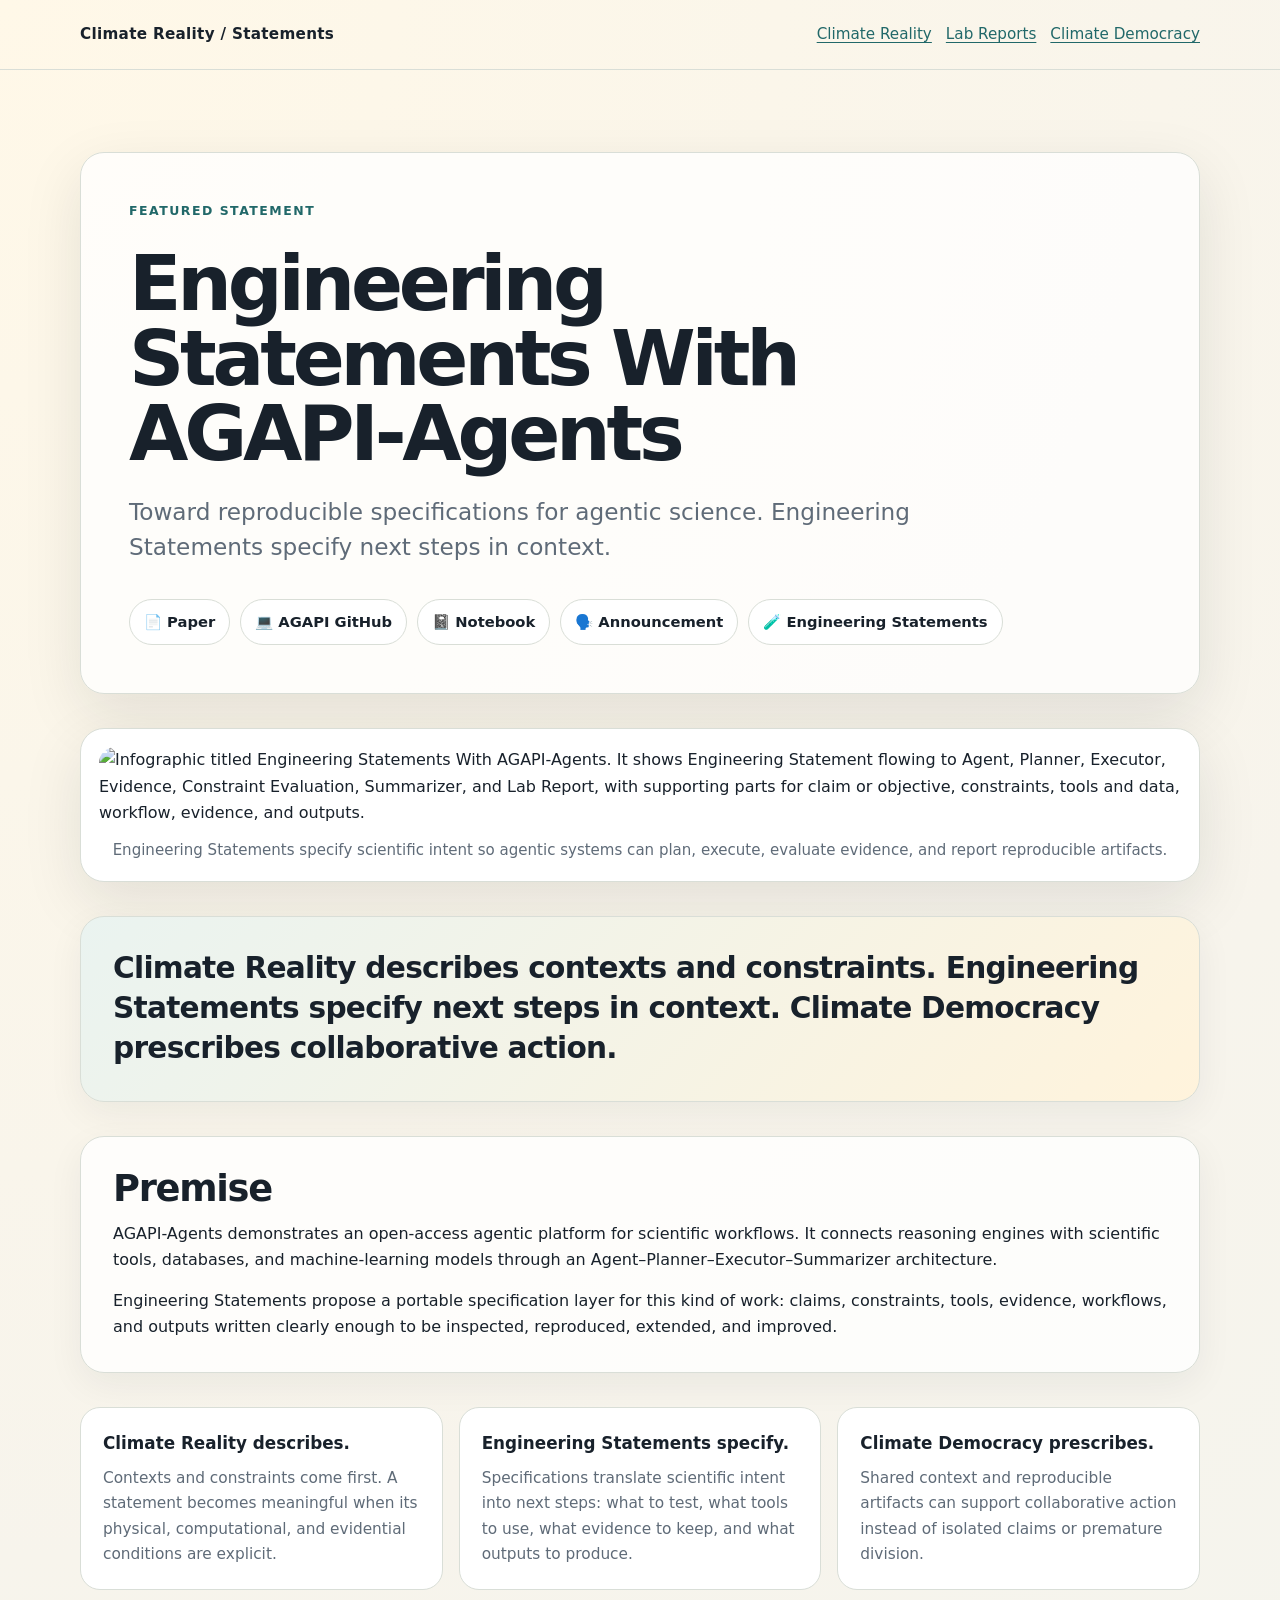
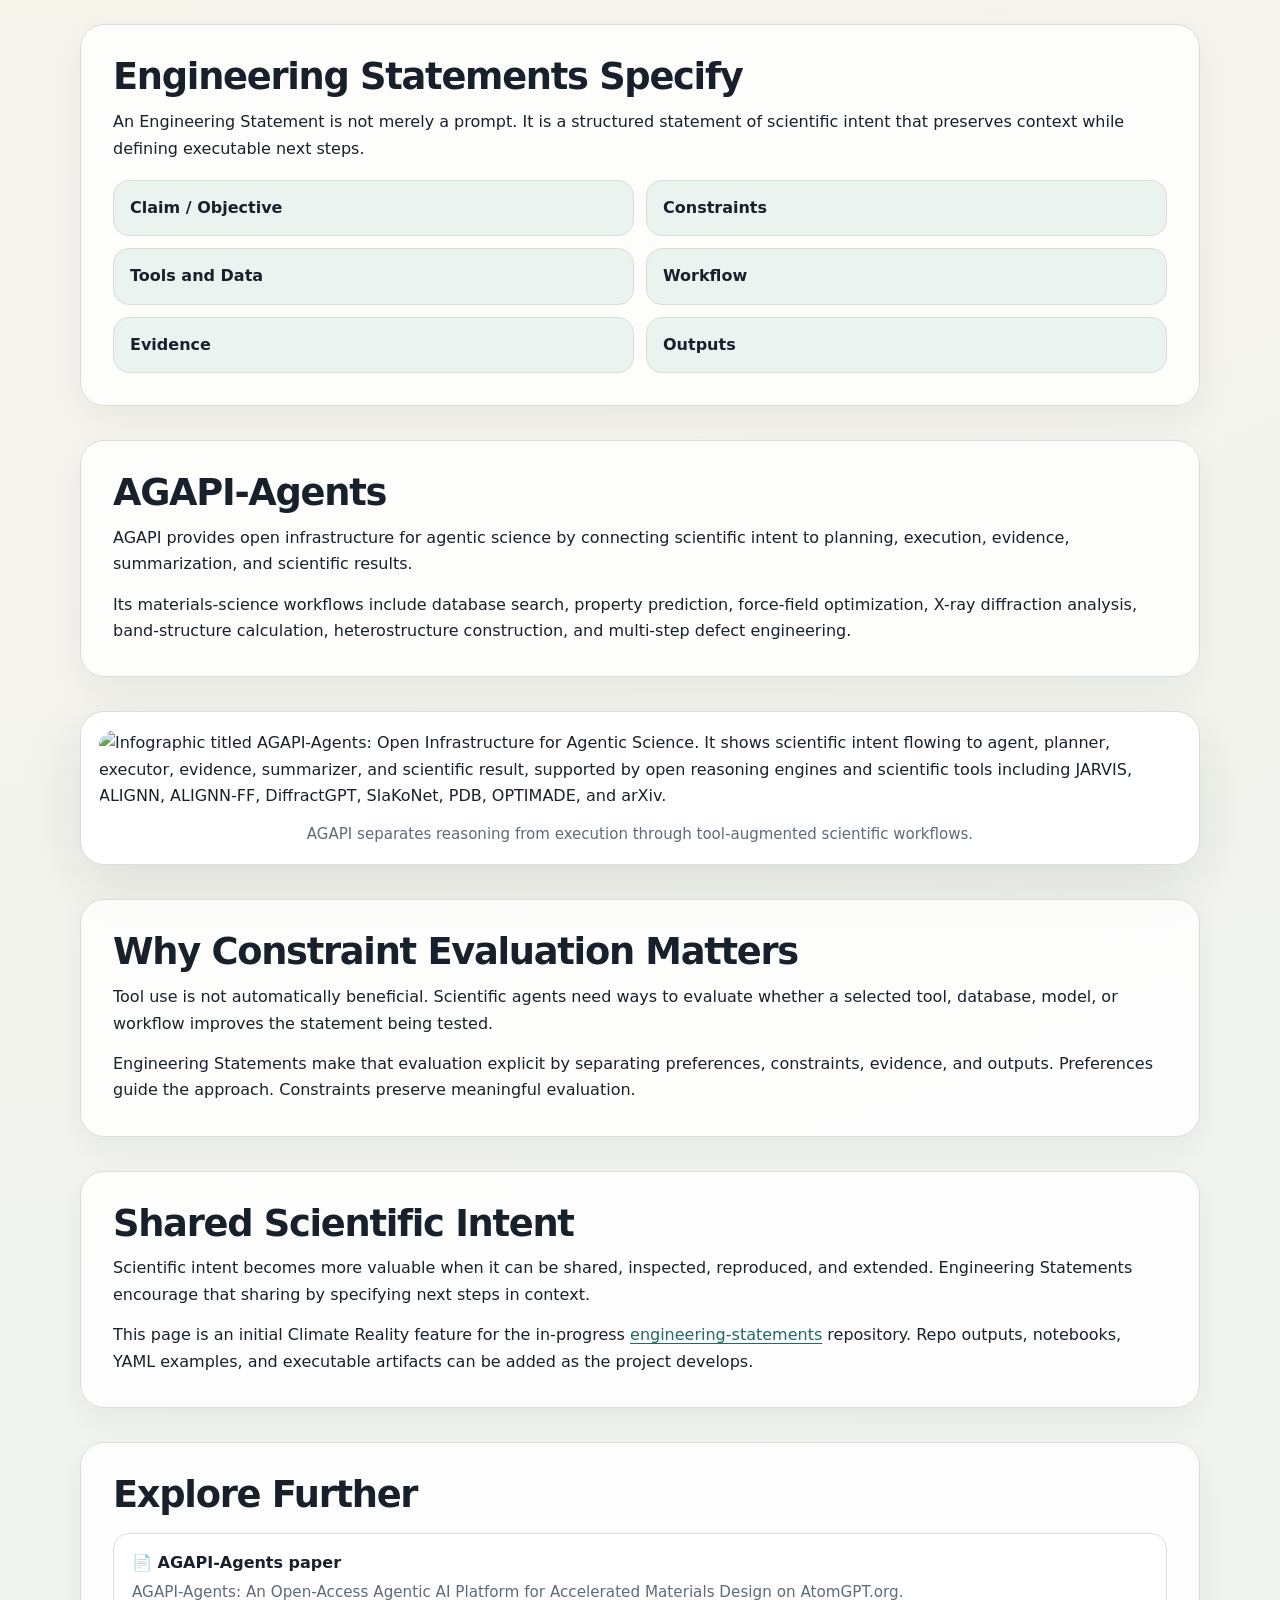
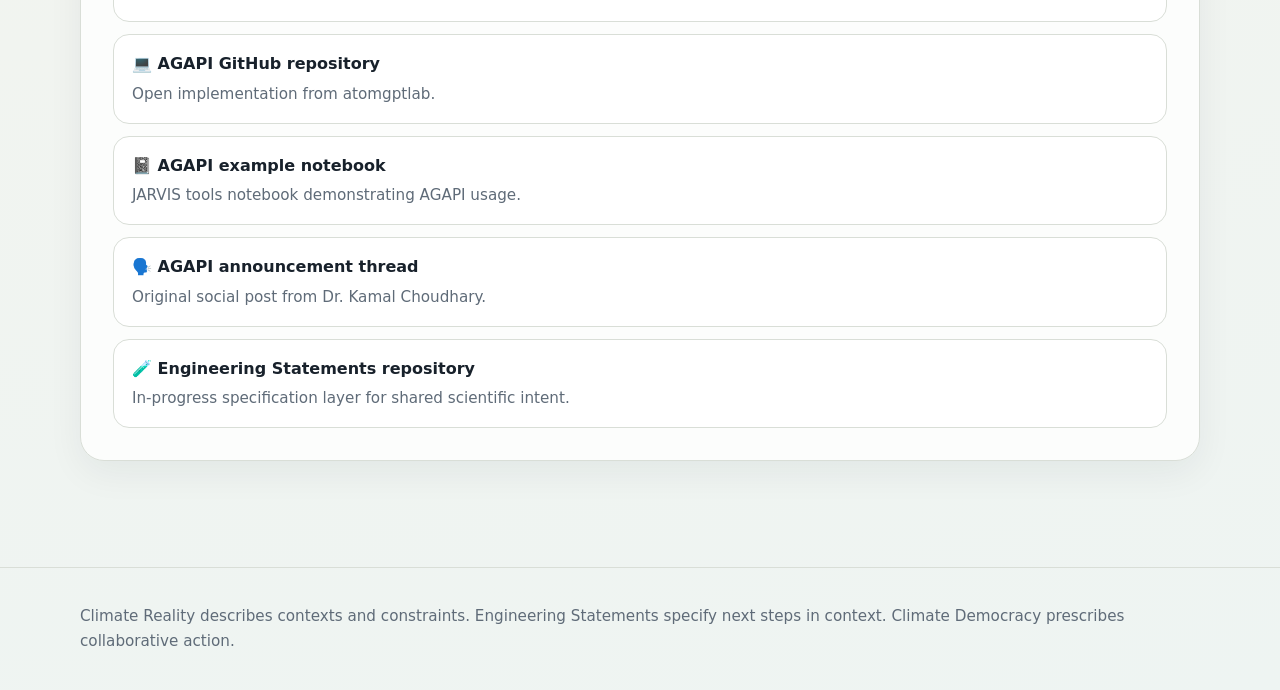
==== site/statements/index.html @ b880c9a1 "Create index.html" ====
<!doctype html>
<html lang="en">
<head>
  <meta charset="utf-8">
  <meta name="viewport" content="width=device-width, initial-scale=1">
  <title>Engineering Statements With AGAPI-Agents | Climate Reality</title>
  <meta name="description" content="Engineering Statements specify next steps in context. A Climate Reality feature on AGAPI-Agents and reproducible specifications for agentic science.">
  <style>
    :root {
      --bg: #f7f4ec;
      --paper: #ffffff;
      --ink: #18212b;
      --muted: #5f6b78;
      --line: #d9ded7;
      --accent: #216869;
      --accent-2: #d97706;
      --soft: #eaf3f0;
      --soft-2: #fff3dc;
      --shadow: 0 20px 60px rgba(24, 33, 43, 0.10);
      --radius: 24px;
    }

    * { box-sizing: border-box; }

    body {
      margin: 0;
      font-family: Inter, ui-sans-serif, system-ui, -apple-system, BlinkMacSystemFont, "Segoe UI", sans-serif;
      background: radial-gradient(circle at top left, #fff8e8 0, var(--bg) 38%, #eef4f2 100%);
      color: var(--ink);
      line-height: 1.65;
    }

    a { color: var(--accent); text-decoration-thickness: 0.08em; text-underline-offset: 0.18em; }
    a:hover { color: var(--accent-2); }

    .wrap {
      width: min(1120px, calc(100% - 32px));
      margin: 0 auto;
    }

    header {
      padding: 22px 0;
      border-bottom: 1px solid var(--line);
    }

    nav {
      display: flex;
      justify-content: space-between;
      gap: 16px;
      align-items: center;
      font-size: 0.95rem;
    }

    .brand {
      font-weight: 800;
      letter-spacing: 0.02em;
    }

    .nav-links {
      display: flex;
      gap: 14px;
      flex-wrap: wrap;
    }

    main { padding: 48px 0 72px; }

    .hero {
      display: grid;
      gap: 24px;
      padding: 48px;
      background: rgba(255,255,255,0.76);
      border: 1px solid var(--line);
      border-radius: var(--radius);
      box-shadow: var(--shadow);
    }

    .eyebrow {
      color: var(--accent);
      font-weight: 800;
      letter-spacing: 0.12em;
      text-transform: uppercase;
      font-size: 0.78rem;
    }

    h1 {
      max-width: 900px;
      margin: 0;
      font-size: clamp(2.3rem, 6vw, 5.2rem);
      line-height: 0.98;
      letter-spacing: -0.055em;
    }

    .dek {
      max-width: 820px;
      margin: 0;
      color: var(--muted);
      font-size: clamp(1.15rem, 2vw, 1.45rem);
      line-height: 1.5;
    }

    .quick-links {
      display: flex;
      flex-wrap: wrap;
      gap: 10px;
      margin-top: 10px;
    }

    .quick-links a {
      display: inline-flex;
      align-items: center;
      gap: 8px;
      padding: 10px 14px;
      border: 1px solid var(--line);
      border-radius: 999px;
      background: var(--paper);
      color: var(--ink);
      text-decoration: none;
      font-weight: 700;
      font-size: 0.92rem;
    }

    .quick-links a:hover {
      border-color: var(--accent);
      color: var(--accent);
    }

    section, figure {
      margin: 34px 0;
    }

    .card {
      padding: 32px;
      background: rgba(255,255,255,0.82);
      border: 1px solid var(--line);
      border-radius: var(--radius);
      box-shadow: 0 12px 36px rgba(24, 33, 43, 0.06);
    }

    h2 {
      margin: 0 0 12px;
      font-size: clamp(1.45rem, 3vw, 2.3rem);
      line-height: 1.08;
      letter-spacing: -0.035em;
    }

    p { margin: 0 0 14px; }
    p:last-child { margin-bottom: 0; }

    .grid {
      display: grid;
      grid-template-columns: repeat(3, 1fr);
      gap: 16px;
    }

    .mini {
      padding: 22px;
      border-radius: 20px;
      border: 1px solid var(--line);
      background: var(--paper);
    }

    .mini h3 {
      margin: 0 0 8px;
      font-size: 1.05rem;
    }

    .mini p {
      color: var(--muted);
      font-size: 0.96rem;
    }

    figure {
      padding: 18px;
      background: var(--paper);
      border: 1px solid var(--line);
      border-radius: var(--radius);
      box-shadow: var(--shadow);
    }

    figure img {
      display: block;
      width: 100%;
      height: auto;
      border-radius: 16px;
    }

    figcaption {
      margin-top: 12px;
      color: var(--muted);
      font-size: 0.94rem;
      text-align: center;
    }

    .statement-list {
      display: grid;
      grid-template-columns: repeat(2, minmax(0, 1fr));
      gap: 12px;
      padding: 0;
      margin: 18px 0 0;
      list-style: none;
    }

    .statement-list li {
      padding: 14px 16px;
      background: var(--soft);
      border: 1px solid var(--line);
      border-radius: 16px;
      font-weight: 700;
    }

    .callout {
      background: linear-gradient(135deg, var(--soft), var(--soft-2));
      border: 1px solid var(--line);
    }

    .quote {
      font-size: clamp(1.25rem, 2.5vw, 1.85rem);
      line-height: 1.35;
      letter-spacing: -0.025em;
      font-weight: 800;
    }

    .links-list {
      display: grid;
      gap: 12px;
      padding: 0;
      margin: 18px 0 0;
      list-style: none;
    }

    .links-list a {
      display: block;
      padding: 16px 18px;
      border: 1px solid var(--line);
      border-radius: 16px;
      background: var(--paper);
      text-decoration: none;
      font-weight: 800;
      color: var(--ink);
    }

    .links-list a span {
      display: block;
      margin-top: 4px;
      color: var(--muted);
      font-weight: 500;
      font-size: 0.95rem;
    }

    footer {
      padding: 36px 0;
      border-top: 1px solid var(--line);
      color: var(--muted);
      font-size: 0.95rem;
    }

    @media (max-width: 820px) {
      .hero, .card { padding: 24px; }
      .grid, .statement-list { grid-template-columns: 1fr; }
      nav { align-items: flex-start; flex-direction: column; }
    }
  </style>
</head>

<body>
  <header>
    <div class="wrap">
      <nav aria-label="Site navigation">
        <div class="brand">Climate Reality / Statements</div>
        <div class="nav-links">
          <a href="/">Climate Reality</a>
          <a href="https://labreports.app">Lab Reports</a>
          <a href="https://climatedemocracy.app">Climate Democracy</a>
        </div>
      </nav>
    </div>
  </header>

  <main class="wrap">
    <section class="hero">
      <div class="eyebrow">Featured Statement</div>

      <h1>Engineering Statements With AGAPI-Agents</h1>

      <p class="dek">
        Toward reproducible specifications for agentic science.
        Engineering Statements specify next steps in context.
      </p>

      <div class="quick-links" aria-label="Primary links">
        <a href="https://arxiv.org/abs/2512.11935">📄 Paper</a>
        <a href="https://github.com/atomgptlab/agapi">💻 AGAPI GitHub</a>
        <a href="https://github.com/atomgptlab/jarvis-tools-notebooks/blob/master/jarvis-tools-notebooks/agapi_example.ipynb">📓 Notebook</a>
        <a href="https://x.com/dr_k_choudhary/status/2000781758027968981">🗣️ Announcement</a>
        <a href="https://github.com/thinkthoughts/engineering-statements">🧪 Engineering Statements</a>
      </div>
    </section>

    <figure>
      <img
        src="engineering-statements-agapi.png"
        alt="Infographic titled Engineering Statements With AGAPI-Agents. It shows Engineering Statement flowing to Agent, Planner, Executor, Evidence, Constraint Evaluation, Summarizer, and Lab Report, with supporting parts for claim or objective, constraints, tools and data, workflow, evidence, and outputs."
      >
      <figcaption>
        Engineering Statements specify scientific intent so agentic systems can plan, execute, evaluate evidence, and report reproducible artifacts.
      </figcaption>
    </figure>

    <section class="card callout">
      <p class="quote">
        Climate Reality describes contexts and constraints.
        Engineering Statements specify next steps in context.
        Climate Democracy prescribes collaborative action.
      </p>
    </section>

    <section class="card">
      <h2>Premise</h2>
      <p>
        AGAPI-Agents demonstrates an open-access agentic platform for scientific workflows.
        It connects reasoning engines with scientific tools, databases, and machine-learning models
        through an Agent–Planner–Executor–Summarizer architecture.
      </p>
      <p>
        Engineering Statements propose a portable specification layer for this kind of work:
        claims, constraints, tools, evidence, workflows, and outputs written clearly enough
        to be inspected, reproduced, extended, and improved.
      </p>
    </section>

    <section class="grid">
      <article class="mini">
        <h3>Climate Reality describes.</h3>
        <p>
          Contexts and constraints come first. A statement becomes meaningful when its
          physical, computational, and evidential conditions are explicit.
        </p>
      </article>

      <article class="mini">
        <h3>Engineering Statements specify.</h3>
        <p>
          Specifications translate scientific intent into next steps: what to test,
          what tools to use, what evidence to keep, and what outputs to produce.
        </p>
      </article>

      <article class="mini">
        <h3>Climate Democracy prescribes.</h3>
        <p>
          Shared context and reproducible artifacts can support collaborative action
          instead of isolated claims or premature division.
        </p>
      </article>
    </section>

    <section class="card">
      <h2>Engineering Statements Specify</h2>
      <p>
        An Engineering Statement is not merely a prompt. It is a structured statement
        of scientific intent that preserves context while defining executable next steps.
      </p>

      <ul class="statement-list">
        <li>Claim / Objective</li>
        <li>Constraints</li>
        <li>Tools and Data</li>
        <li>Workflow</li>
        <li>Evidence</li>
        <li>Outputs</li>
      </ul>
    </section>

    <section class="card">
      <h2>AGAPI-Agents</h2>
      <p>
        AGAPI provides open infrastructure for agentic science by connecting scientific intent
        to planning, execution, evidence, summarization, and scientific results.
      </p>
      <p>
        Its materials-science workflows include database search, property prediction,
        force-field optimization, X-ray diffraction analysis, band-structure calculation,
        heterostructure construction, and multi-step defect engineering.
      </p>
    </section>

    <figure>
      <img
        src="agapi-agents-workflow.png"
        alt="Infographic titled AGAPI-Agents: Open Infrastructure for Agentic Science. It shows scientific intent flowing to agent, planner, executor, evidence, summarizer, and scientific result, supported by open reasoning engines and scientific tools including JARVIS, ALIGNN, ALIGNN-FF, DiffractGPT, SlaKoNet, PDB, OPTIMADE, and arXiv."
      >
      <figcaption>
        AGAPI separates reasoning from execution through tool-augmented scientific workflows.
      </figcaption>
    </figure>

    <section class="card">
      <h2>Why Constraint Evaluation Matters</h2>
      <p>
        Tool use is not automatically beneficial. Scientific agents need ways to evaluate
        whether a selected tool, database, model, or workflow improves the statement being tested.
      </p>
      <p>
        Engineering Statements make that evaluation explicit by separating preferences,
        constraints, evidence, and outputs. Preferences guide the approach. Constraints
        preserve meaningful evaluation.
      </p>
    </section>

    <section class="card">
      <h2>Shared Scientific Intent</h2>
      <p>
        Scientific intent becomes more valuable when it can be shared, inspected,
        reproduced, and extended. Engineering Statements encourage that sharing by
        specifying next steps in context.
      </p>
      <p>
        This page is an initial Climate Reality feature for the in-progress
        <a href="https://github.com/thinkthoughts/engineering-statements">engineering-statements</a>
        repository. Repo outputs, notebooks, YAML examples, and executable artifacts
        can be added as the project develops.
      </p>
    </section>

    <section class="card">
      <h2>Explore Further</h2>

      <ul class="links-list">
        <li>
          <a href="https://arxiv.org/abs/2512.11935">
            📄 AGAPI-Agents paper
            <span>AGAPI-Agents: An Open-Access Agentic AI Platform for Accelerated Materials Design on AtomGPT.org.</span>
          </a>
        </li>

        <li>
          <a href="https://github.com/atomgptlab/agapi">
            💻 AGAPI GitHub repository
            <span>Open implementation from atomgptlab.</span>
          </a>
        </li>

        <li>
          <a href="https://github.com/atomgptlab/jarvis-tools-notebooks/blob/master/jarvis-tools-notebooks/agapi_example.ipynb">
            📓 AGAPI example notebook
            <span>JARVIS tools notebook demonstrating AGAPI usage.</span>
          </a>
        </li>

        <li>
          <a href="https://x.com/dr_k_choudhary/status/2000781758027968981">
            🗣️ AGAPI announcement thread
            <span>Original social post from Dr. Kamal Choudhary.</span>
          </a>
        </li>

        <li>
          <a href="https://github.com/thinkthoughts/engineering-statements">
            🧪 Engineering Statements repository
            <span>In-progress specification layer for shared scientific intent.</span>
          </a>
        </li>
      </ul>
    </section>
  </main>

  <footer>
    <div class="wrap">
      Climate Reality describes contexts and constraints. Engineering Statements specify next steps in context. Climate Democracy prescribes collaborative action.
    </div>
  </footer>
</body>
</html>
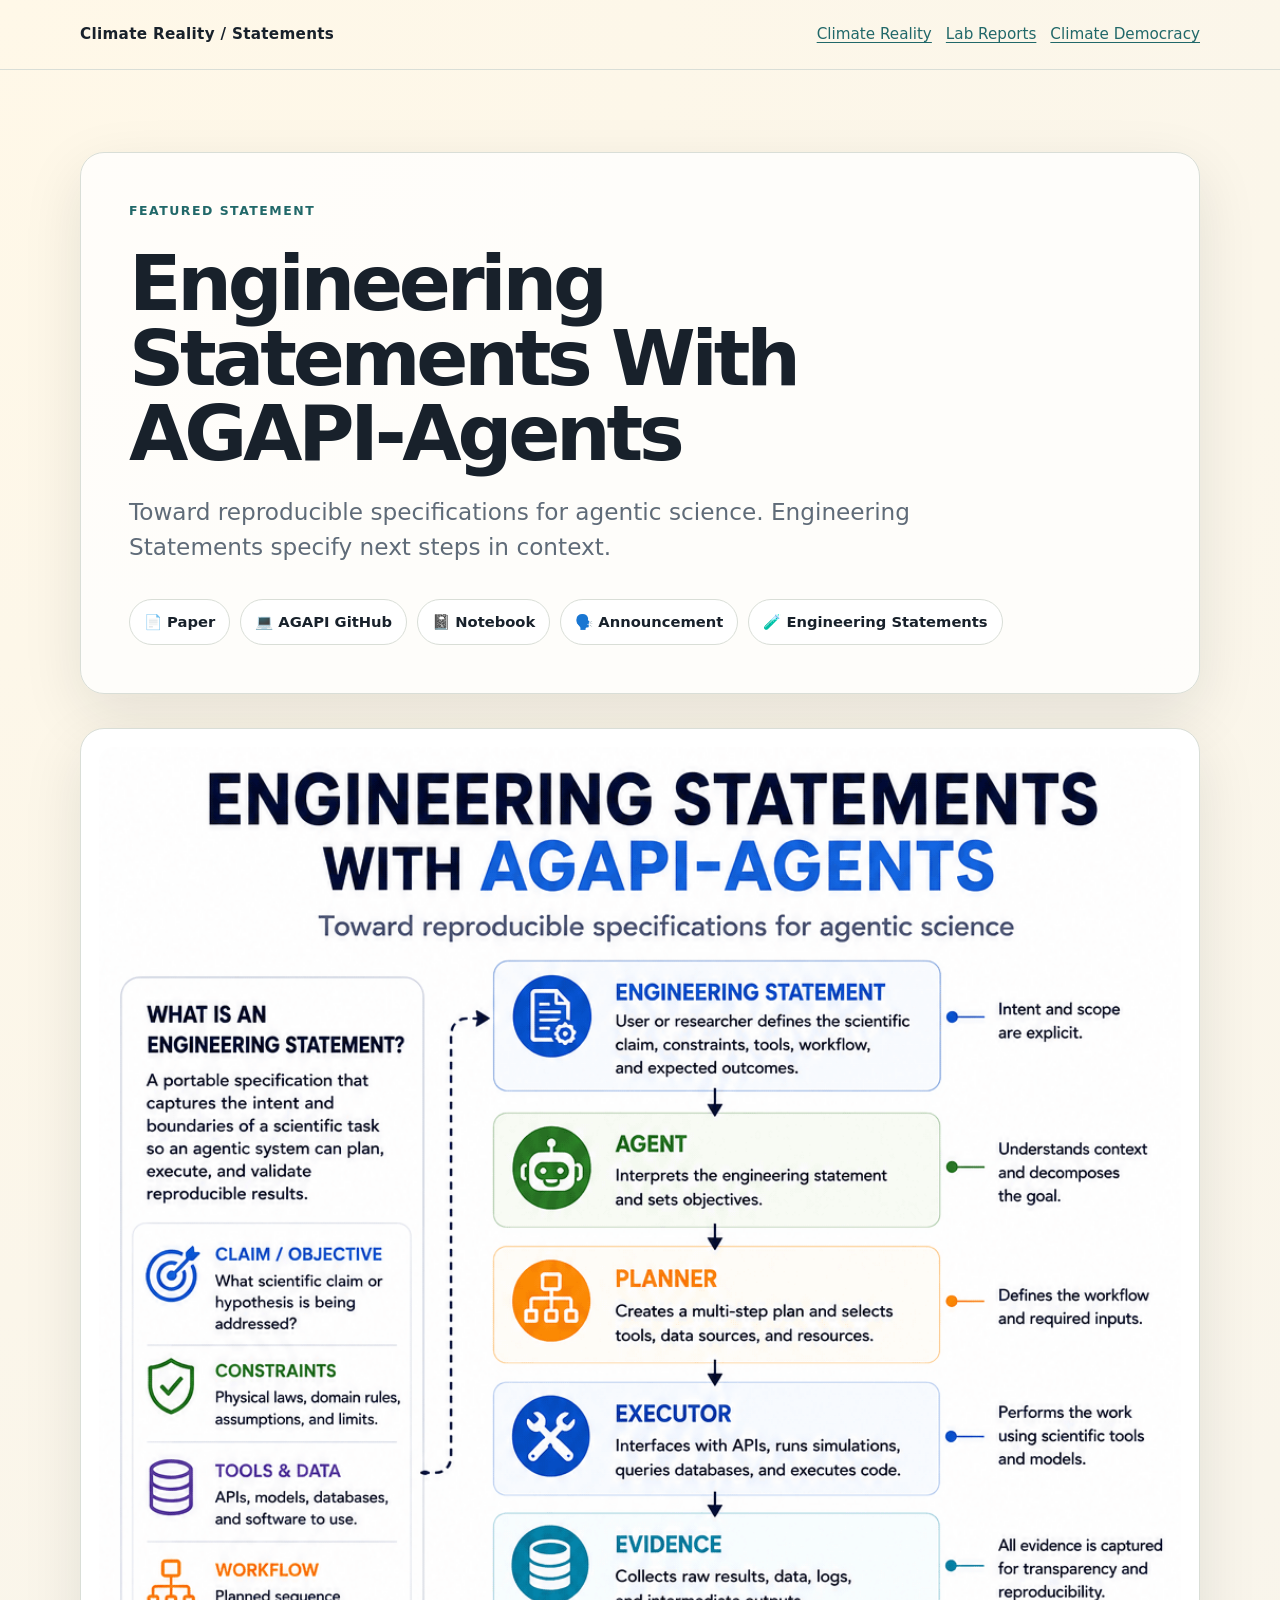
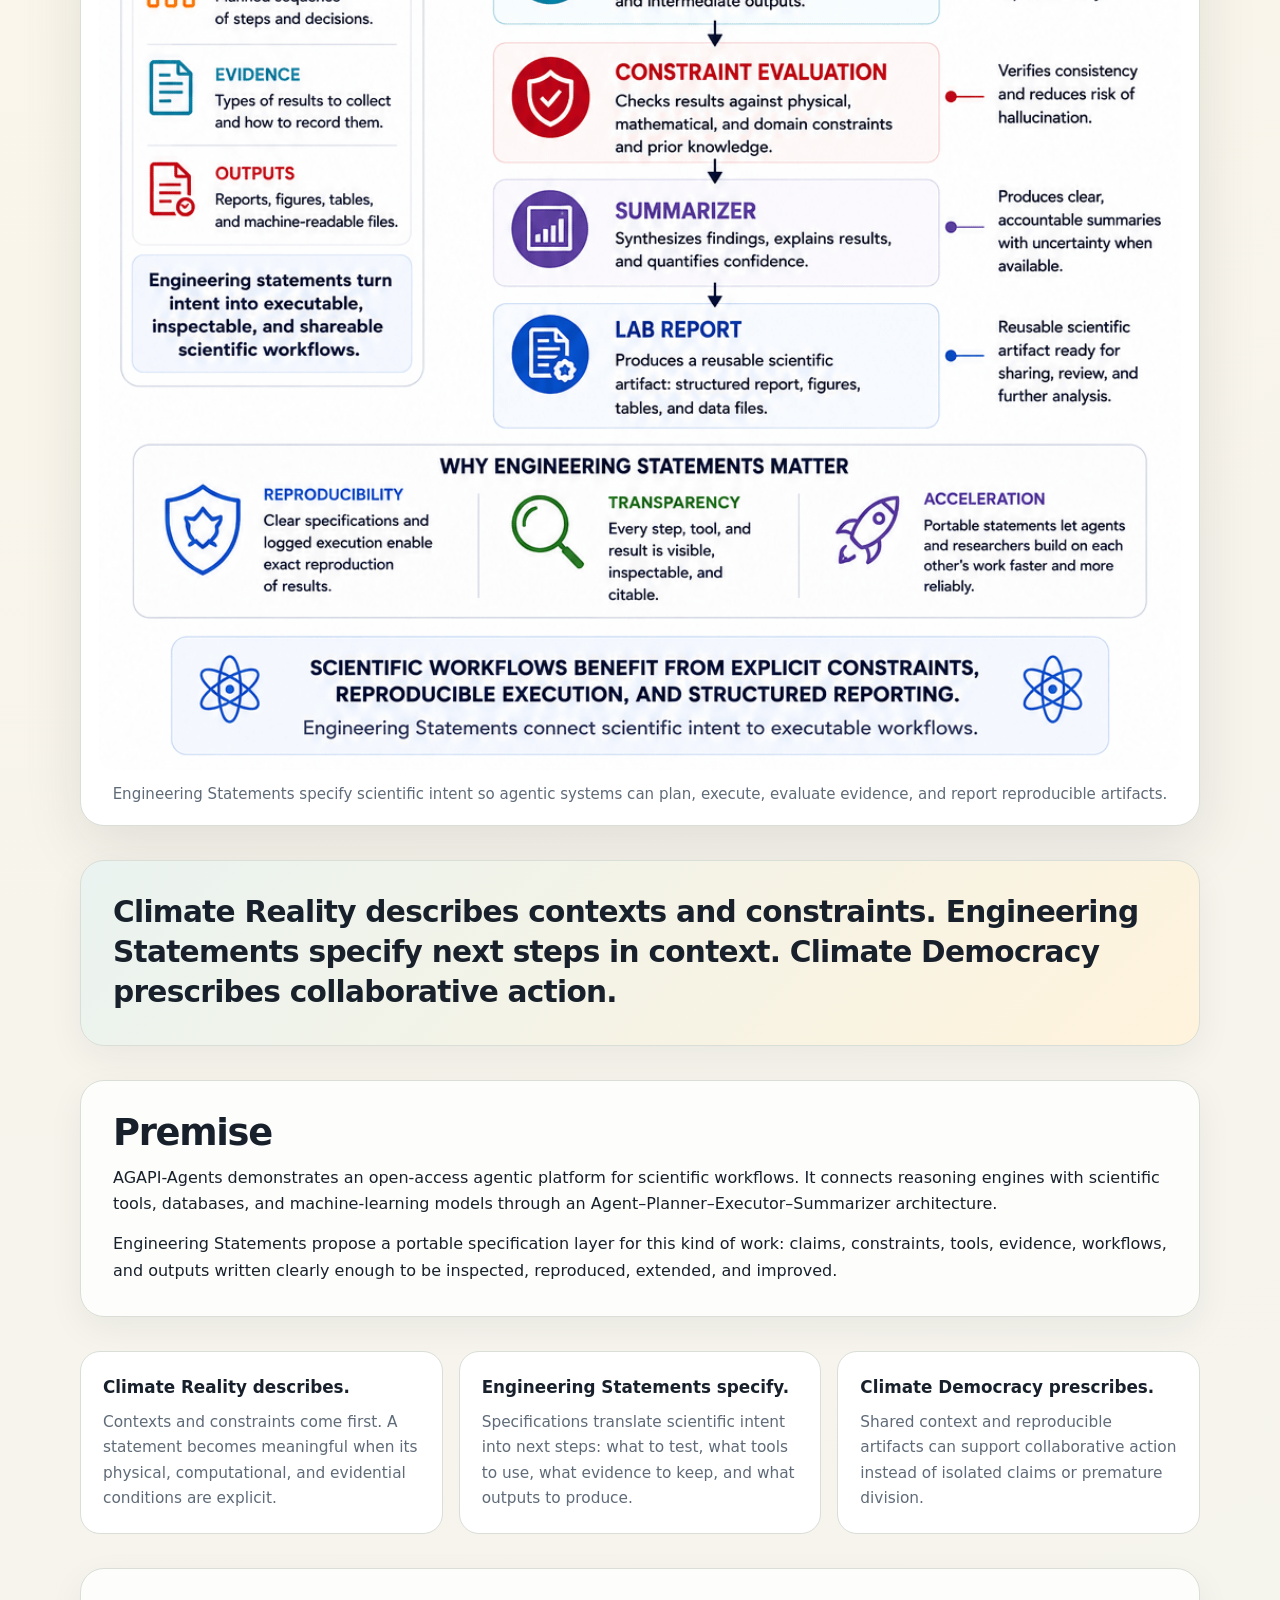
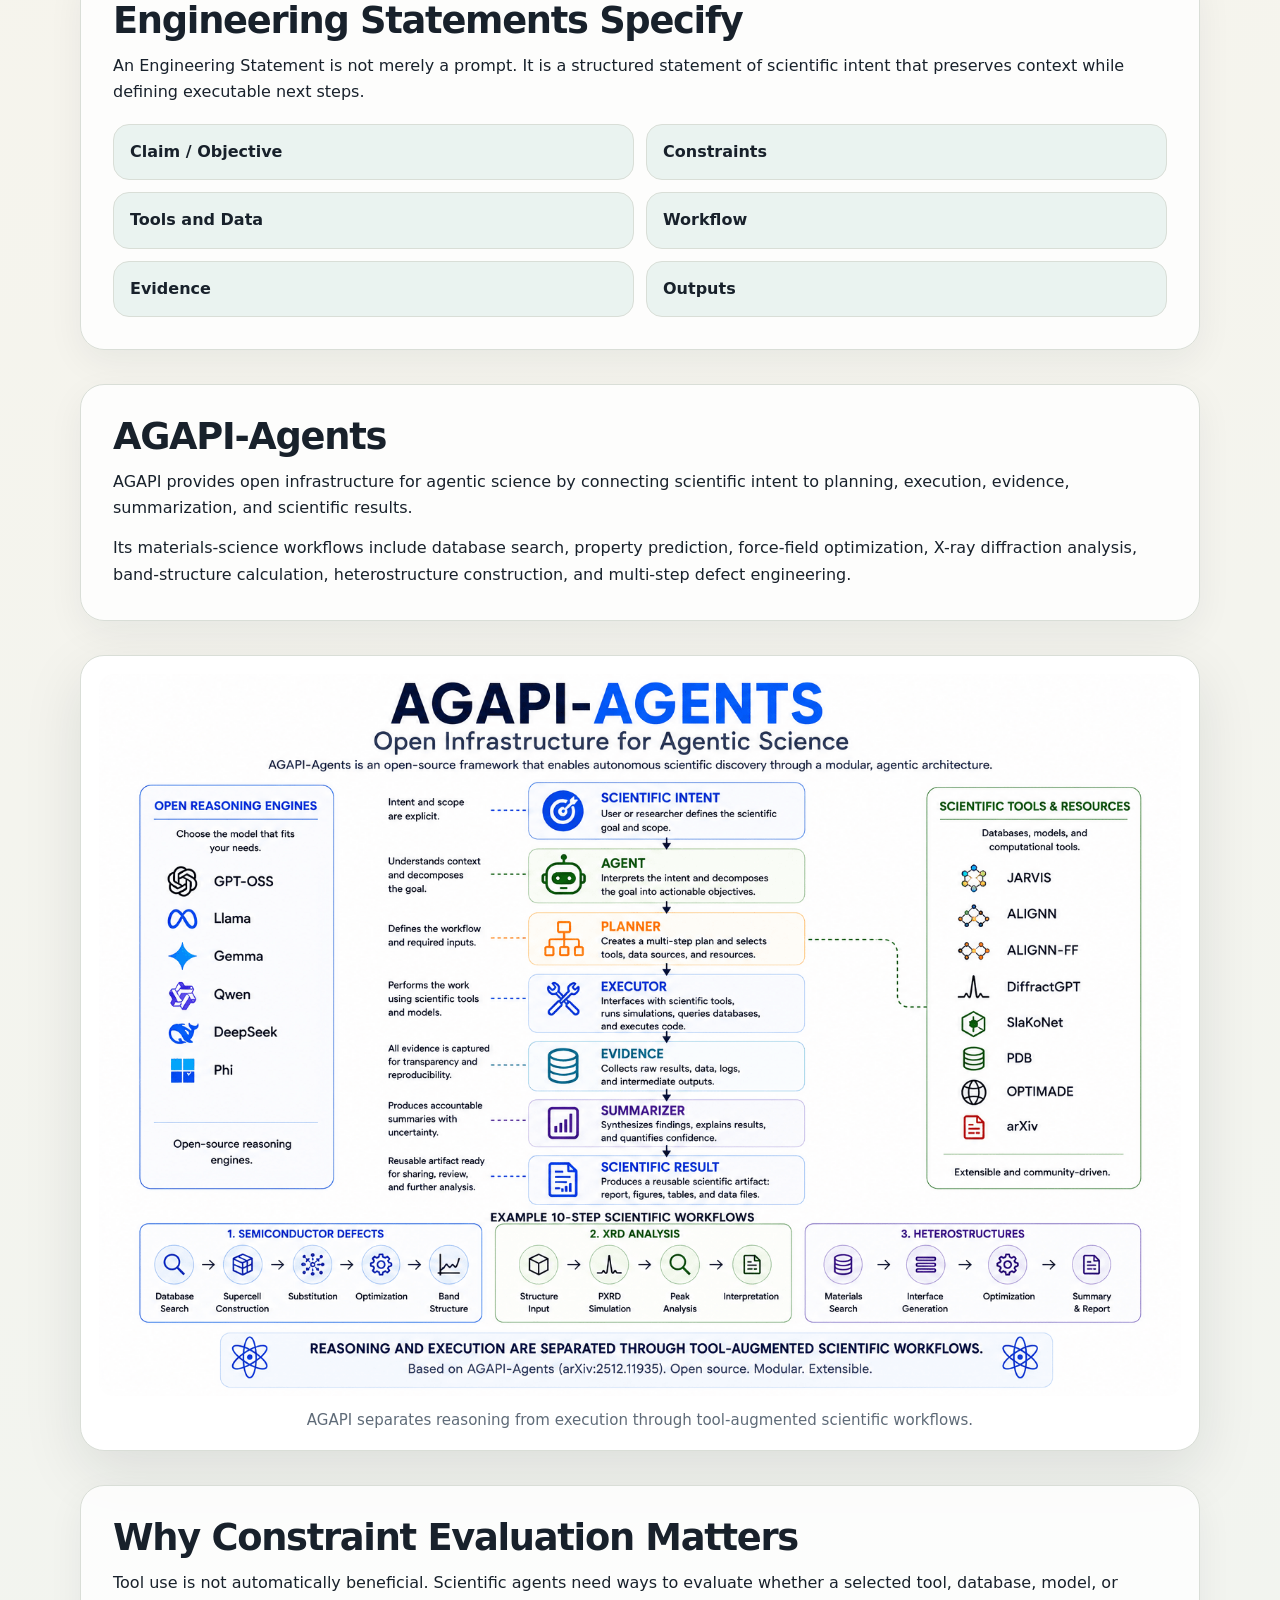
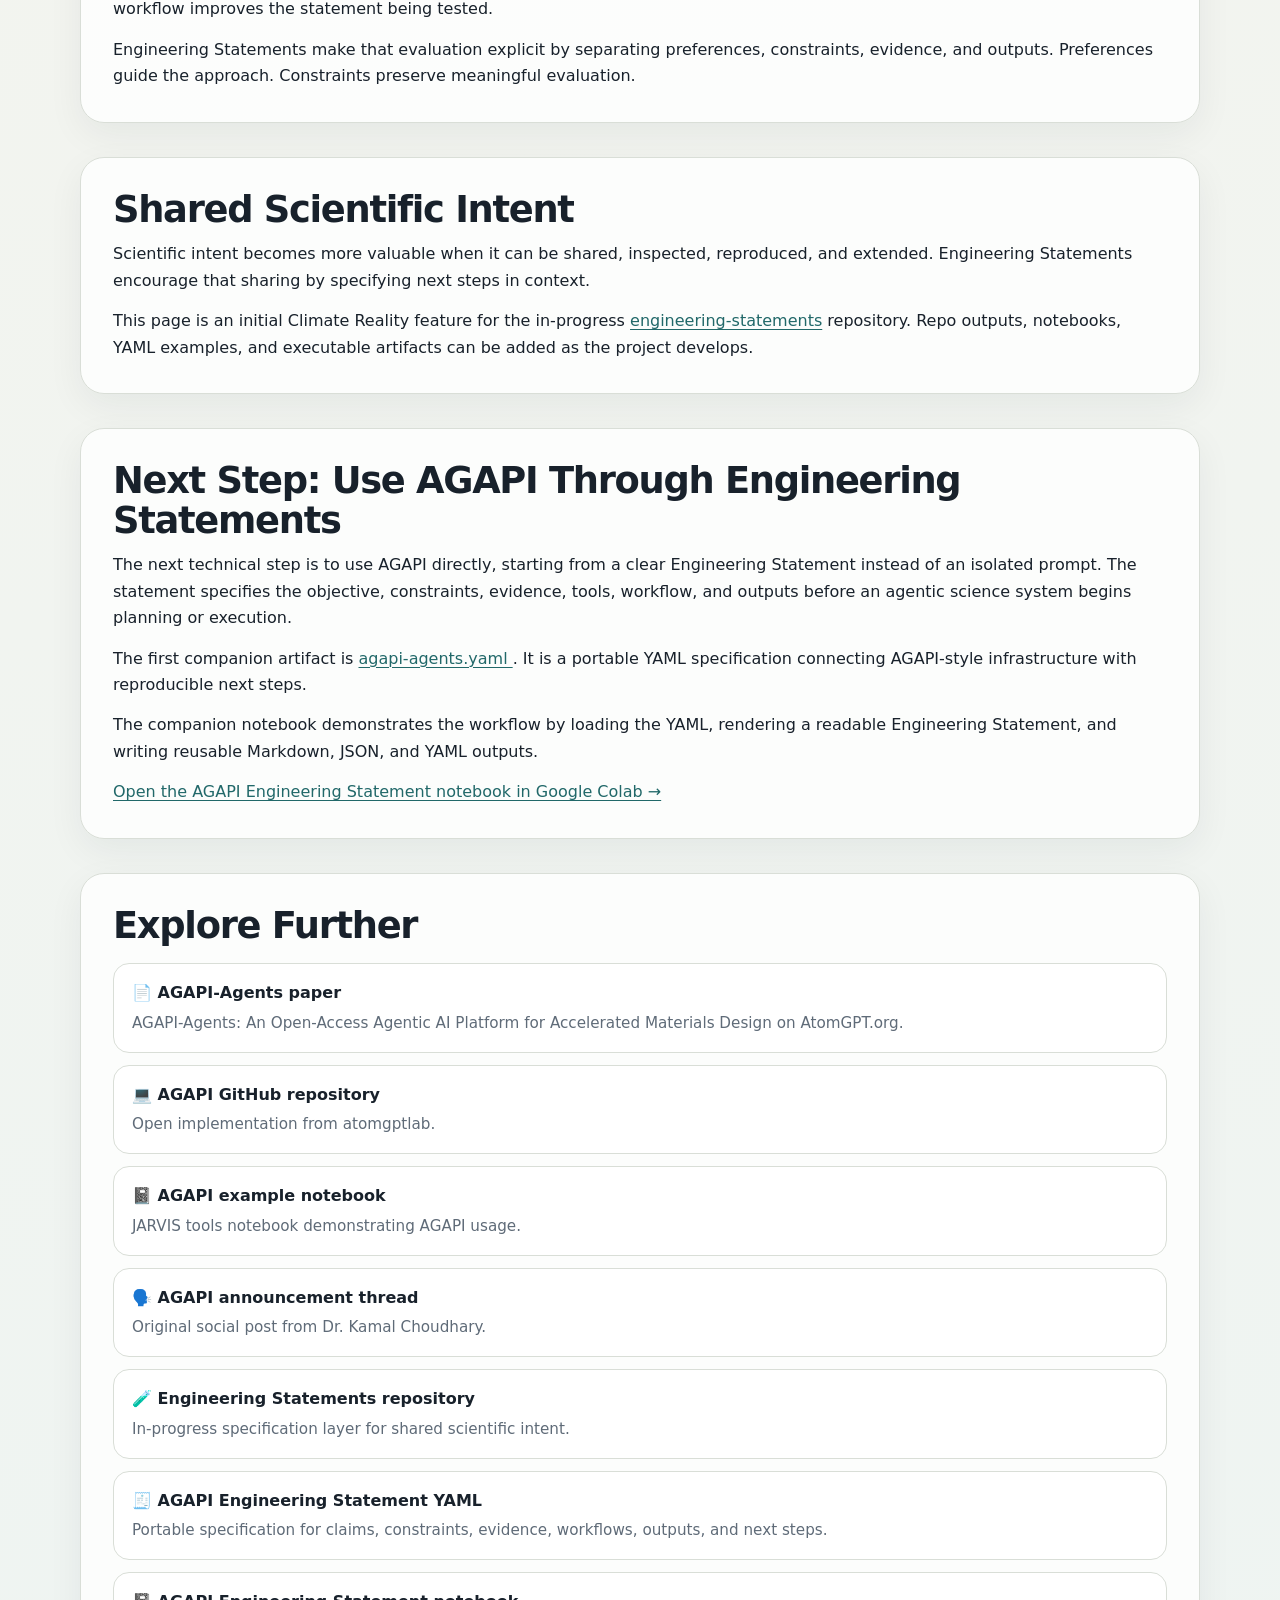
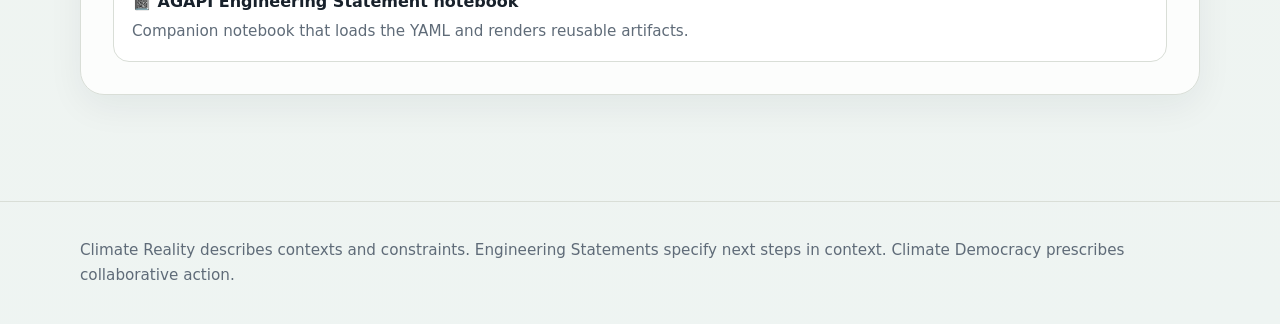
==== commit 47dc2dff: "Update index.html" ====
--- a/site/statements/index.html
+++ b/site/statements/index.html
@@ -421,7 +421,37 @@
         can be added as the project develops.
       </p>
     </section>
-
+    <section class="card">
+      <h2>Next Step: Use AGAPI Through Engineering Statements</h2>
+    
+      <p>
+        The next technical step is to use AGAPI directly, starting from a clear
+        Engineering Statement instead of an isolated prompt. The statement specifies
+        the objective, constraints, evidence, tools, workflow, and outputs before an
+        agentic science system begins planning or execution.
+      </p>
+    
+      <p>
+        The first companion artifact is
+        <a href="https://github.com/thinkthoughts/engineering-statements/blob/main/statements/agapi-agents.yaml">
+          agapi-agents.yaml
+        </a>.
+        It is a portable YAML specification connecting AGAPI-style infrastructure
+        with reproducible next steps.
+      </p>
+    
+      <p>
+        The companion notebook demonstrates the workflow by loading the YAML,
+        rendering a readable Engineering Statement, and writing reusable Markdown,
+        JSON, and YAML outputs.
+      </p>
+    
+      <p>
+        <a href="https://colab.research.google.com/github/thinkthoughts/engineering-statements/blob/main/notebooks/00_agapi.ipynb">
+          Open the AGAPI Engineering Statement notebook in Google Colab →
+        </a>
+      </p>
+    </section>
     <section class="card">
       <h2>Explore Further</h2>
 
@@ -458,6 +488,19 @@
           <a href="https://github.com/thinkthoughts/engineering-statements">
             🧪 Engineering Statements repository
             <span>In-progress specification layer for shared scientific intent.</span>
+          </a>
+        </li>
+        <li>
+          <a href="https://github.com/thinkthoughts/engineering-statements/blob/main/statements/agapi-agents.yaml">
+            🧾 AGAPI Engineering Statement YAML
+            <span>Portable specification for claims, constraints, evidence, workflows, outputs, and next steps.</span>
+          </a>
+        </li>
+        
+        <li>
+          <a href="https://colab.research.google.com/github/thinkthoughts/engineering-statements/blob/main/notebooks/00_agapi.ipynb">
+            📓 AGAPI Engineering Statement notebook
+            <span>Companion notebook that loads the YAML and renders reusable artifacts.</span>
           </a>
         </li>
       </ul>
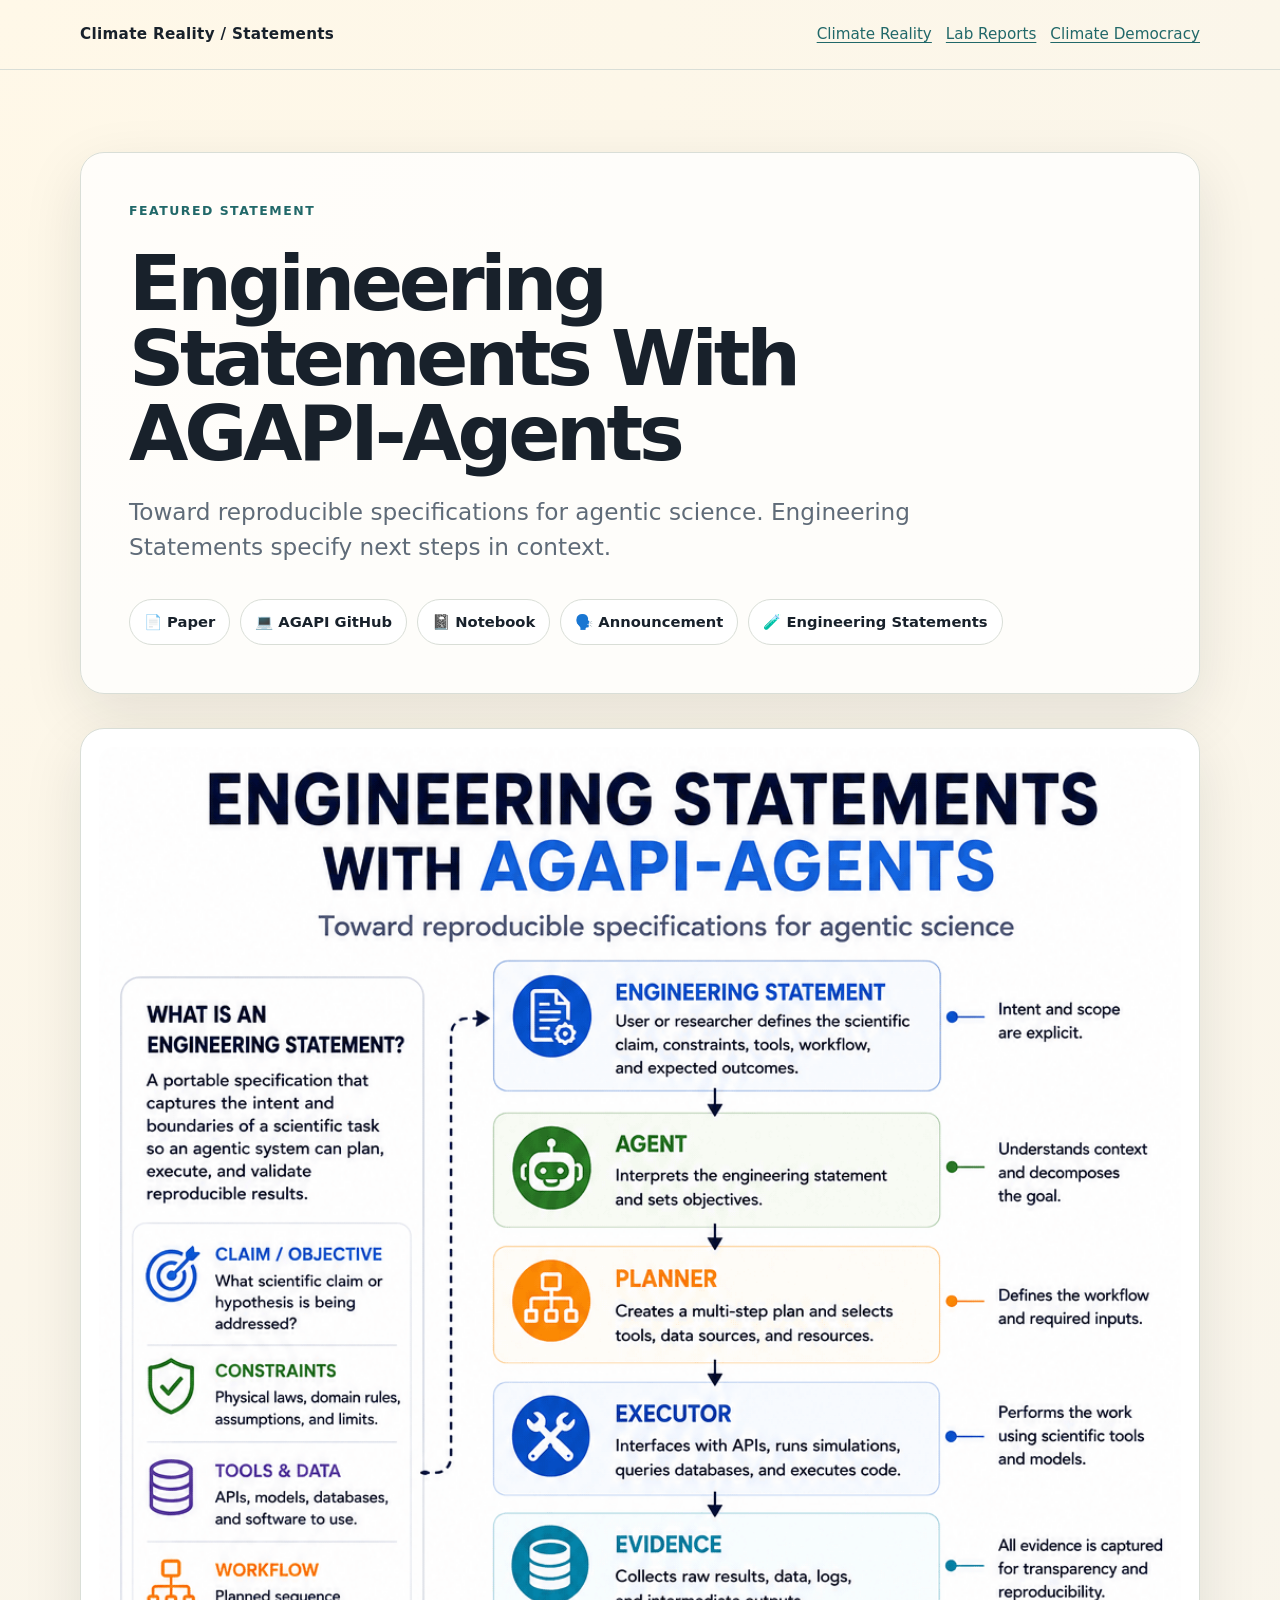
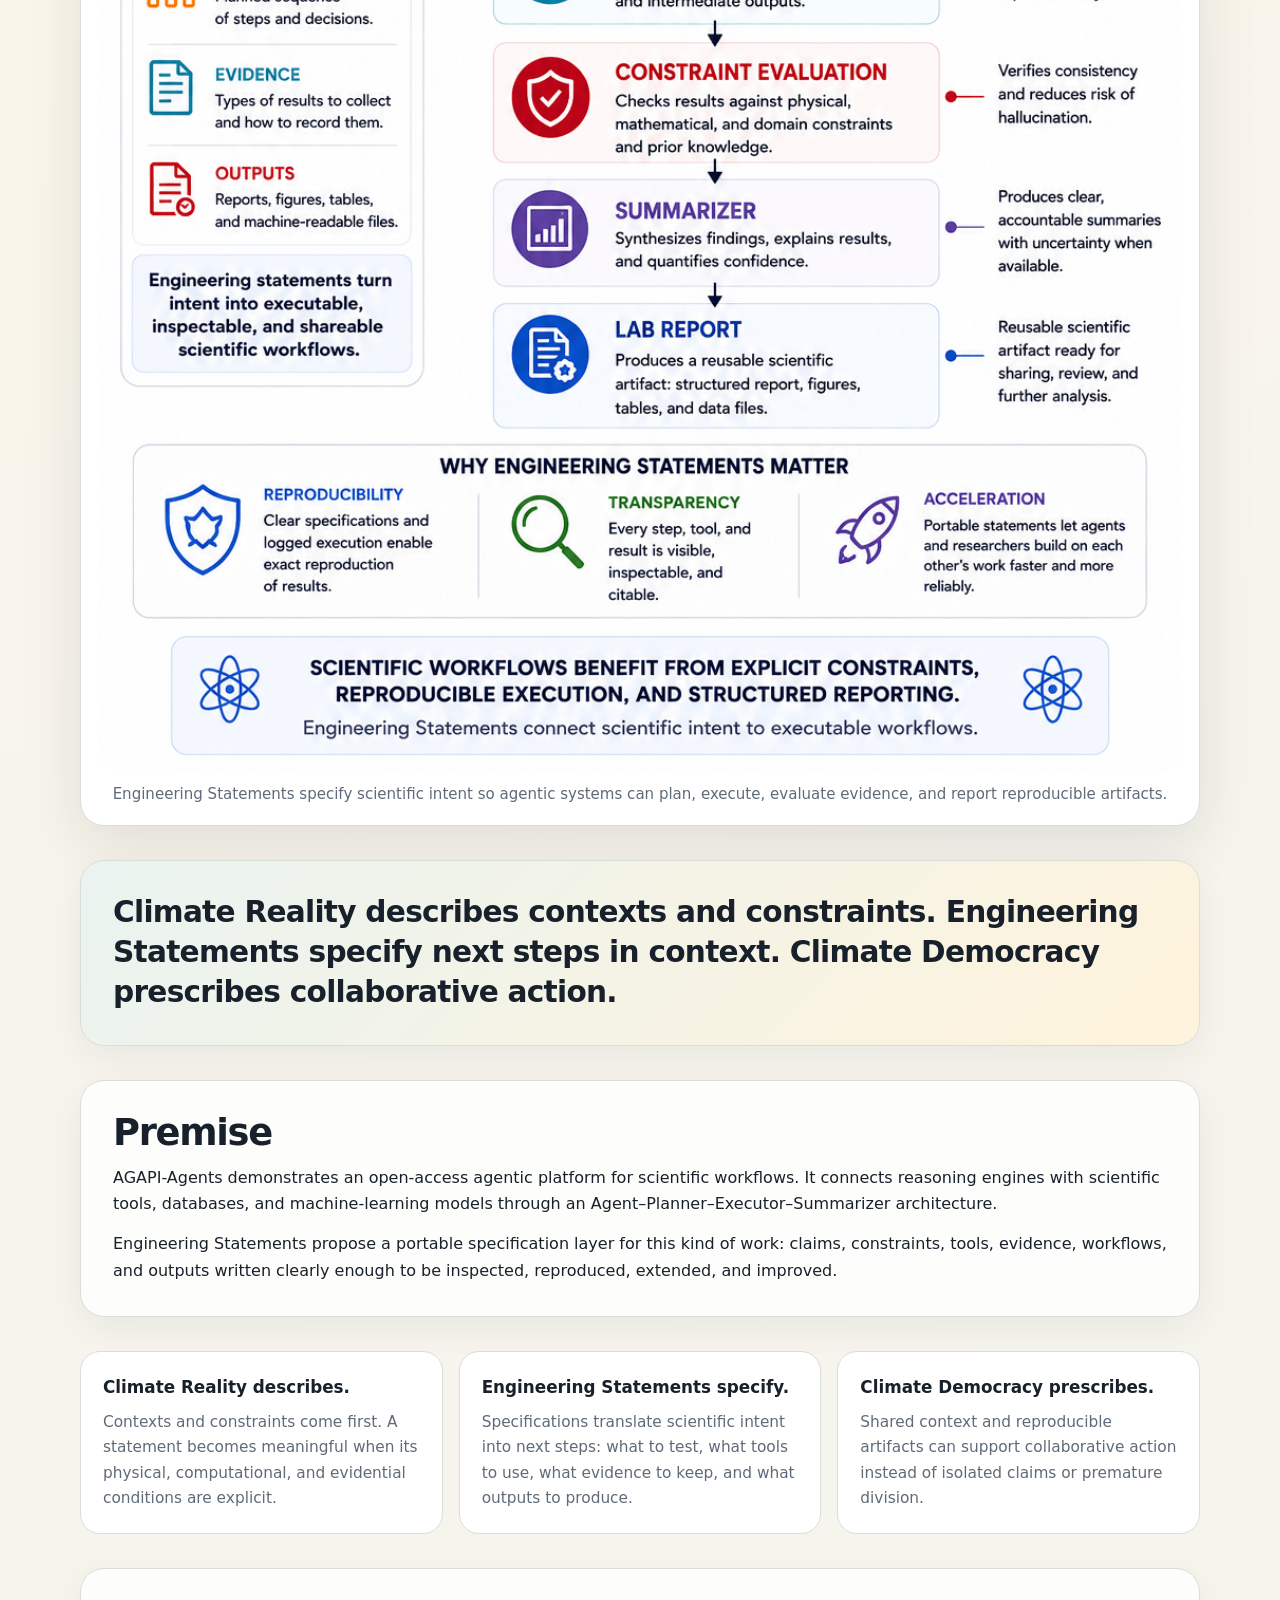
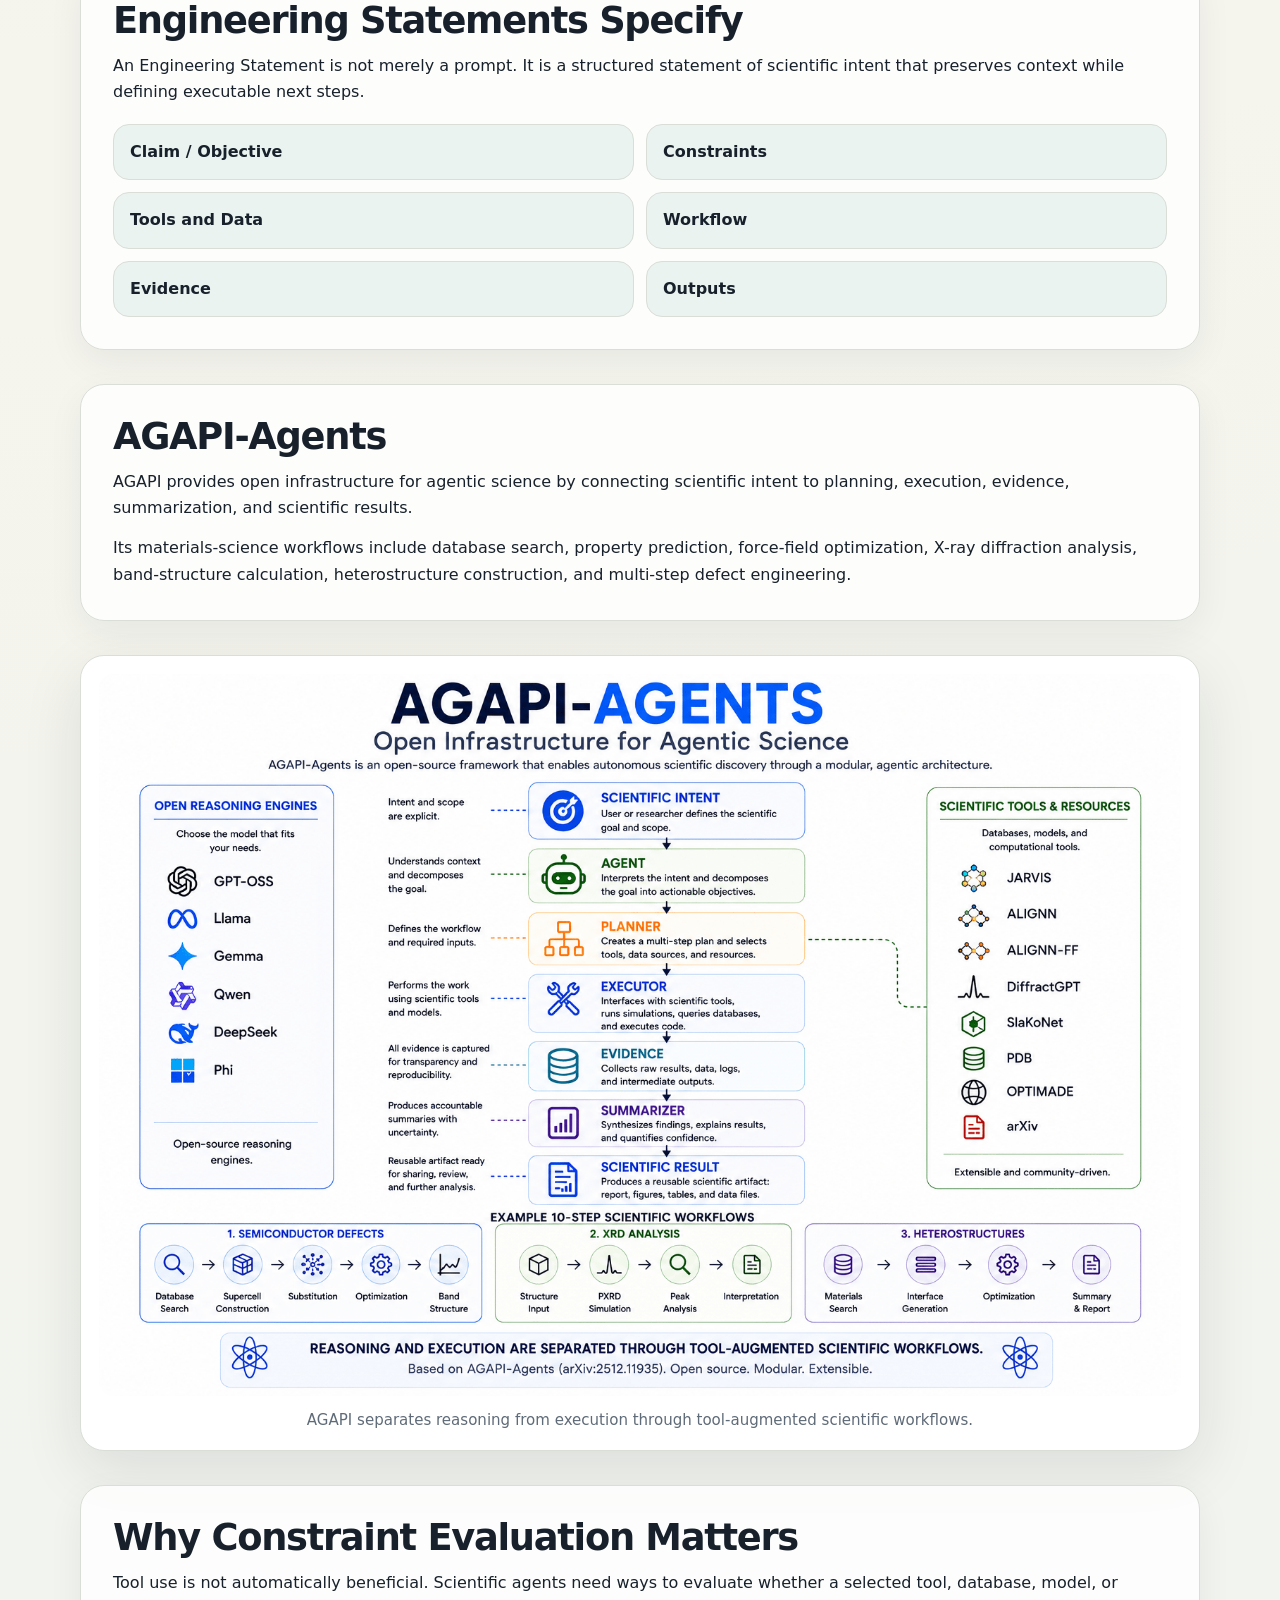
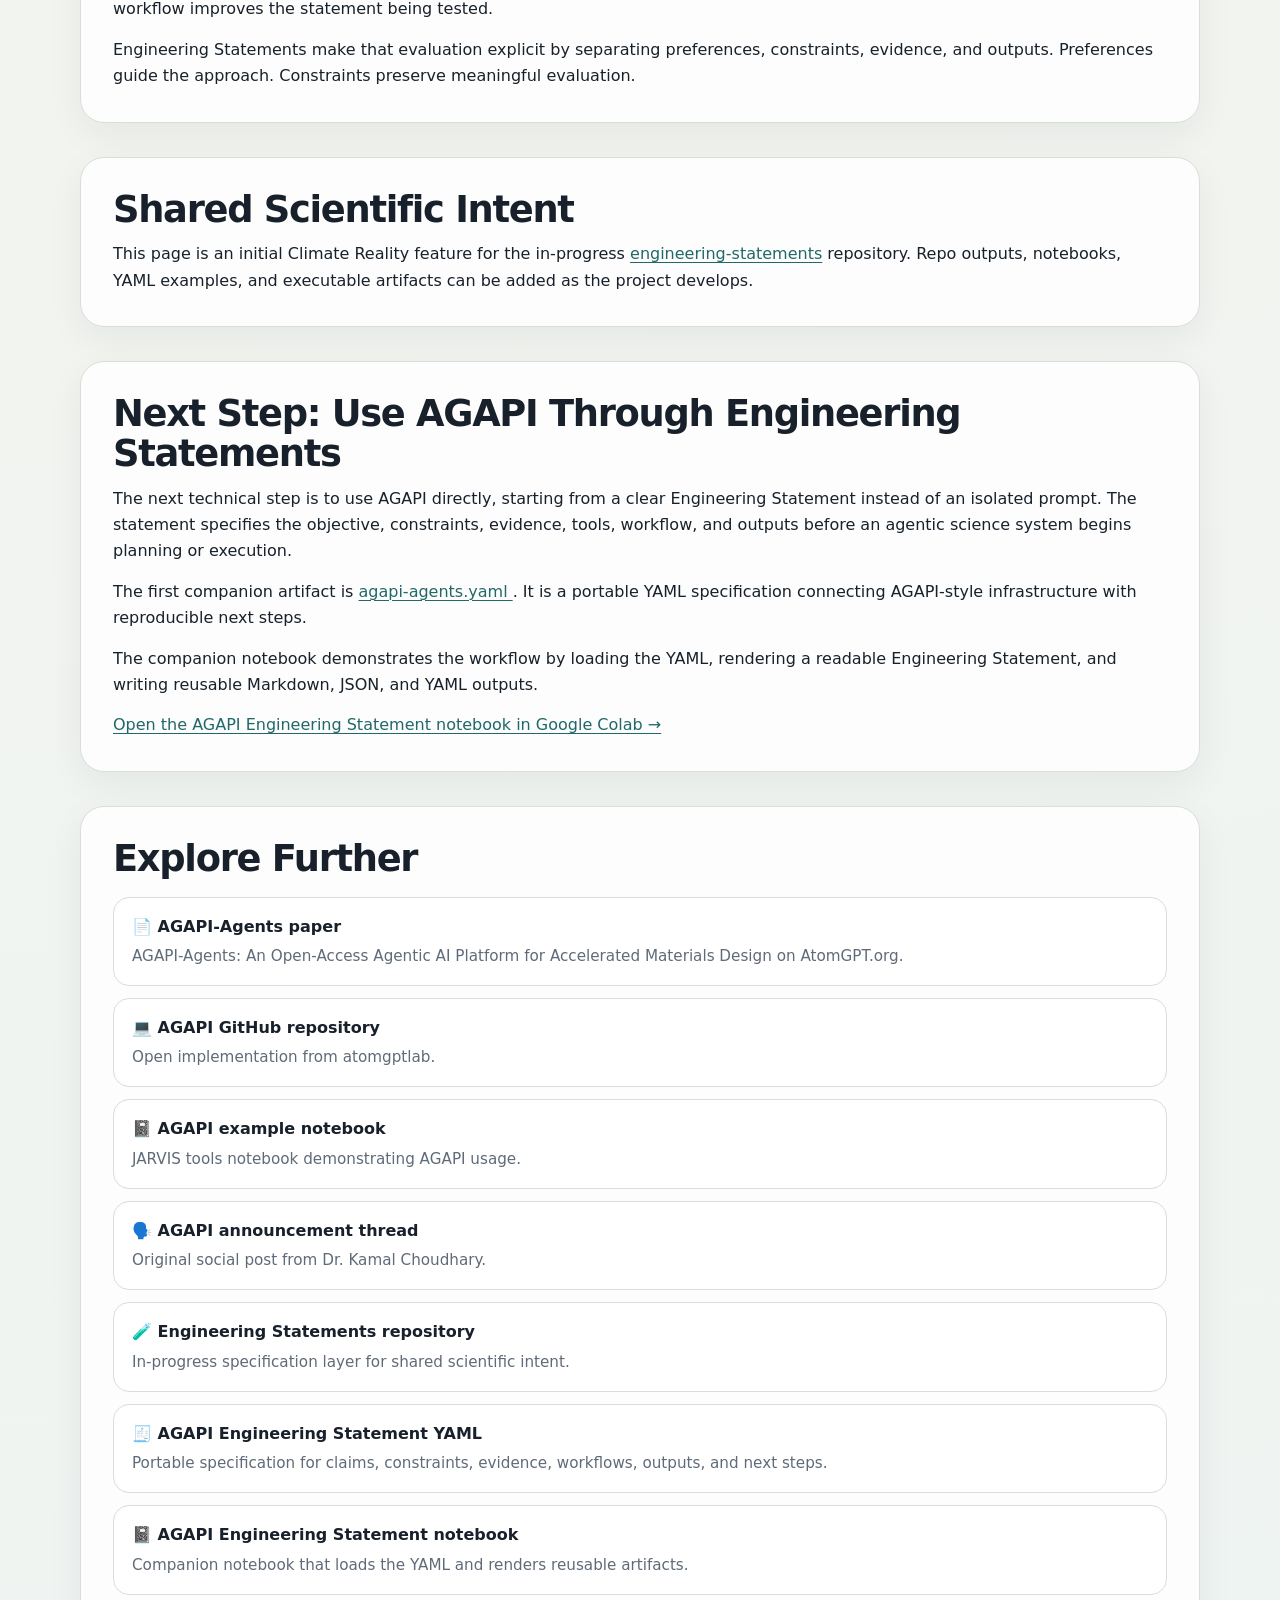
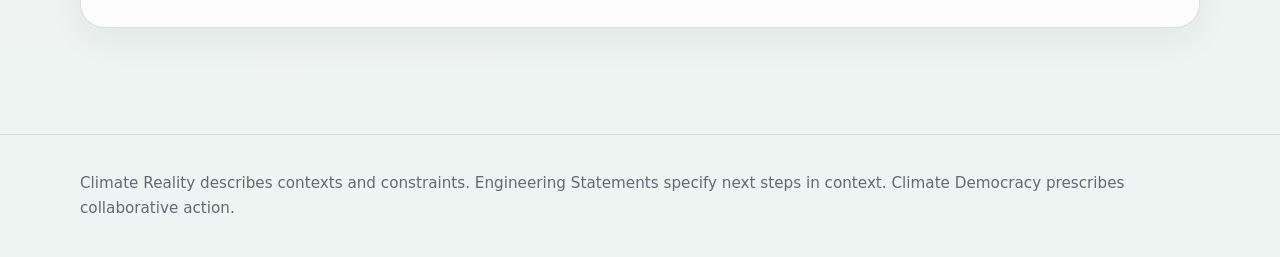
==== commit 0e88072f: "Update index.html" ====
--- a/site/statements/index.html
+++ b/site/statements/index.html
@@ -410,11 +410,6 @@
     <section class="card">
       <h2>Shared Scientific Intent</h2>
       <p>
-        Scientific intent becomes more valuable when it can be shared, inspected,
-        reproduced, and extended. Engineering Statements encourage that sharing by
-        specifying next steps in context.
-      </p>
-      <p>
         This page is an initial Climate Reality feature for the in-progress
         <a href="https://github.com/thinkthoughts/engineering-statements">engineering-statements</a>
         repository. Repo outputs, notebooks, YAML examples, and executable artifacts
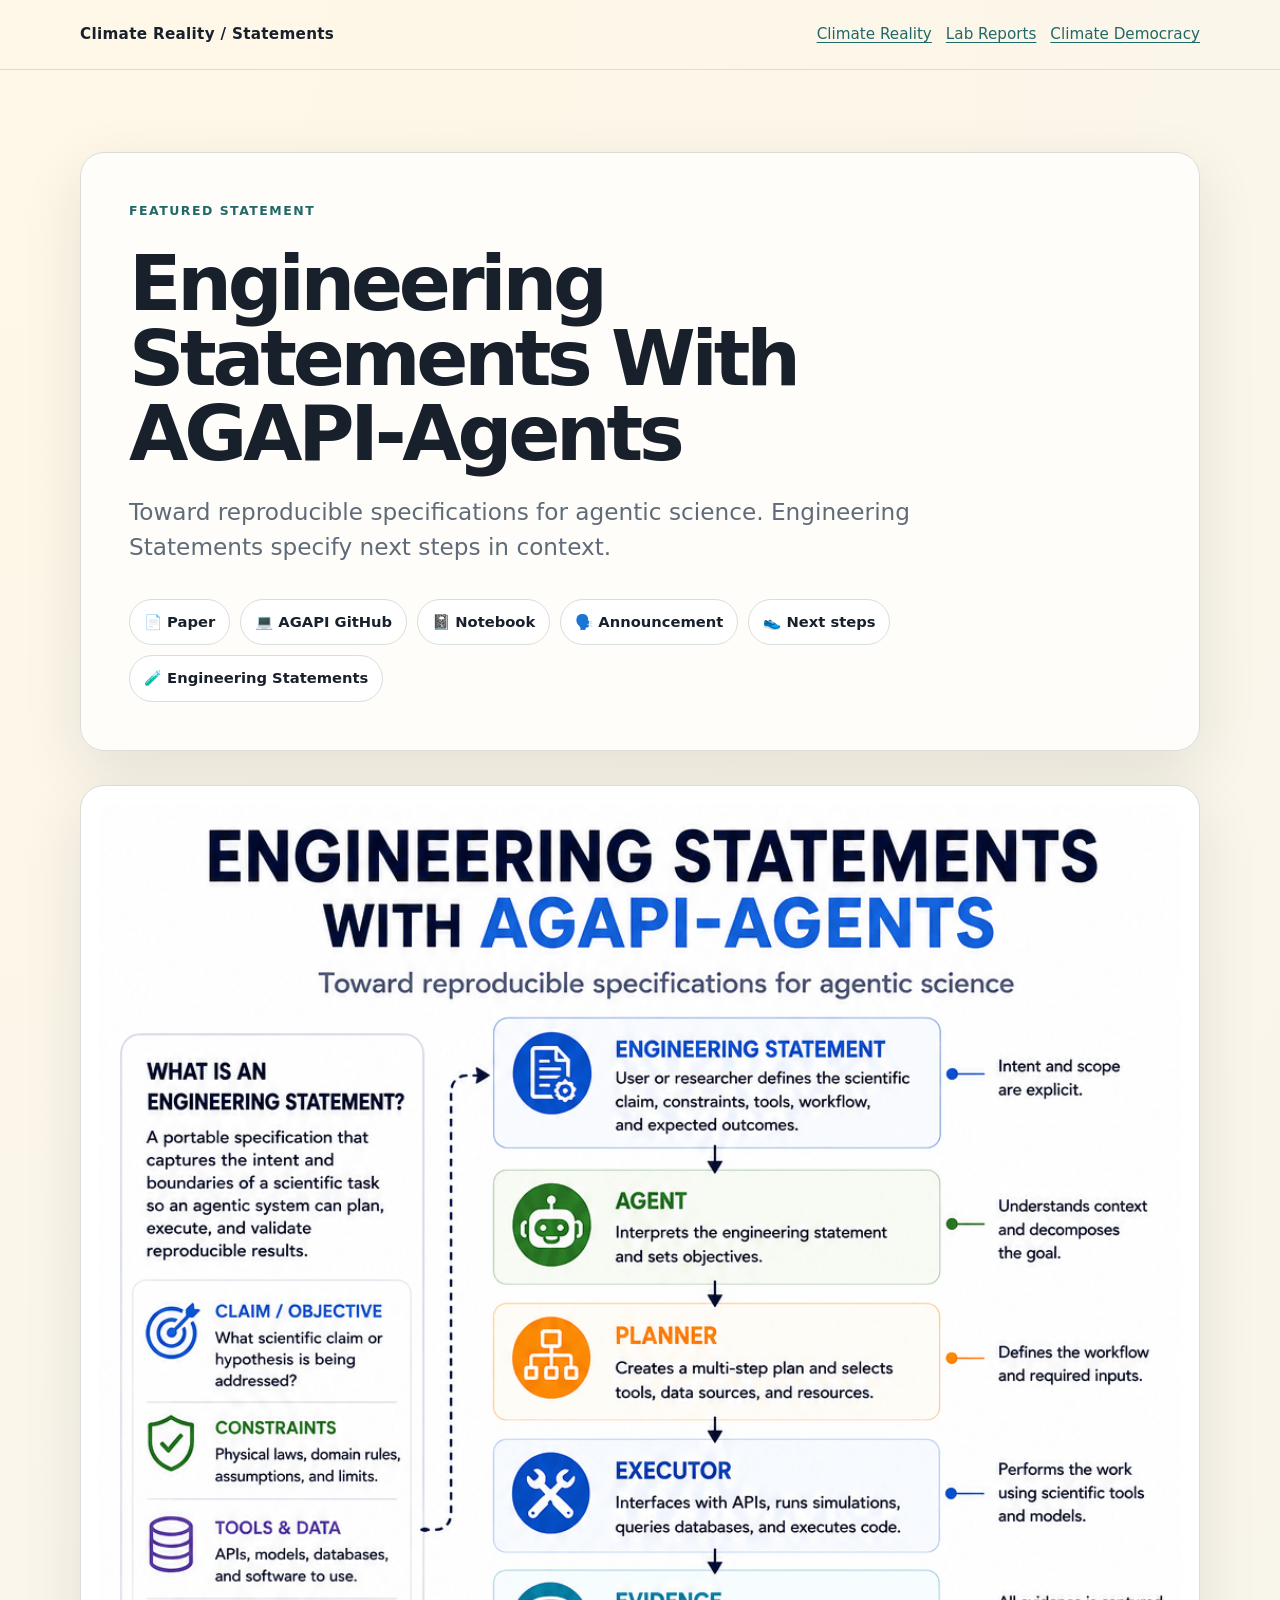
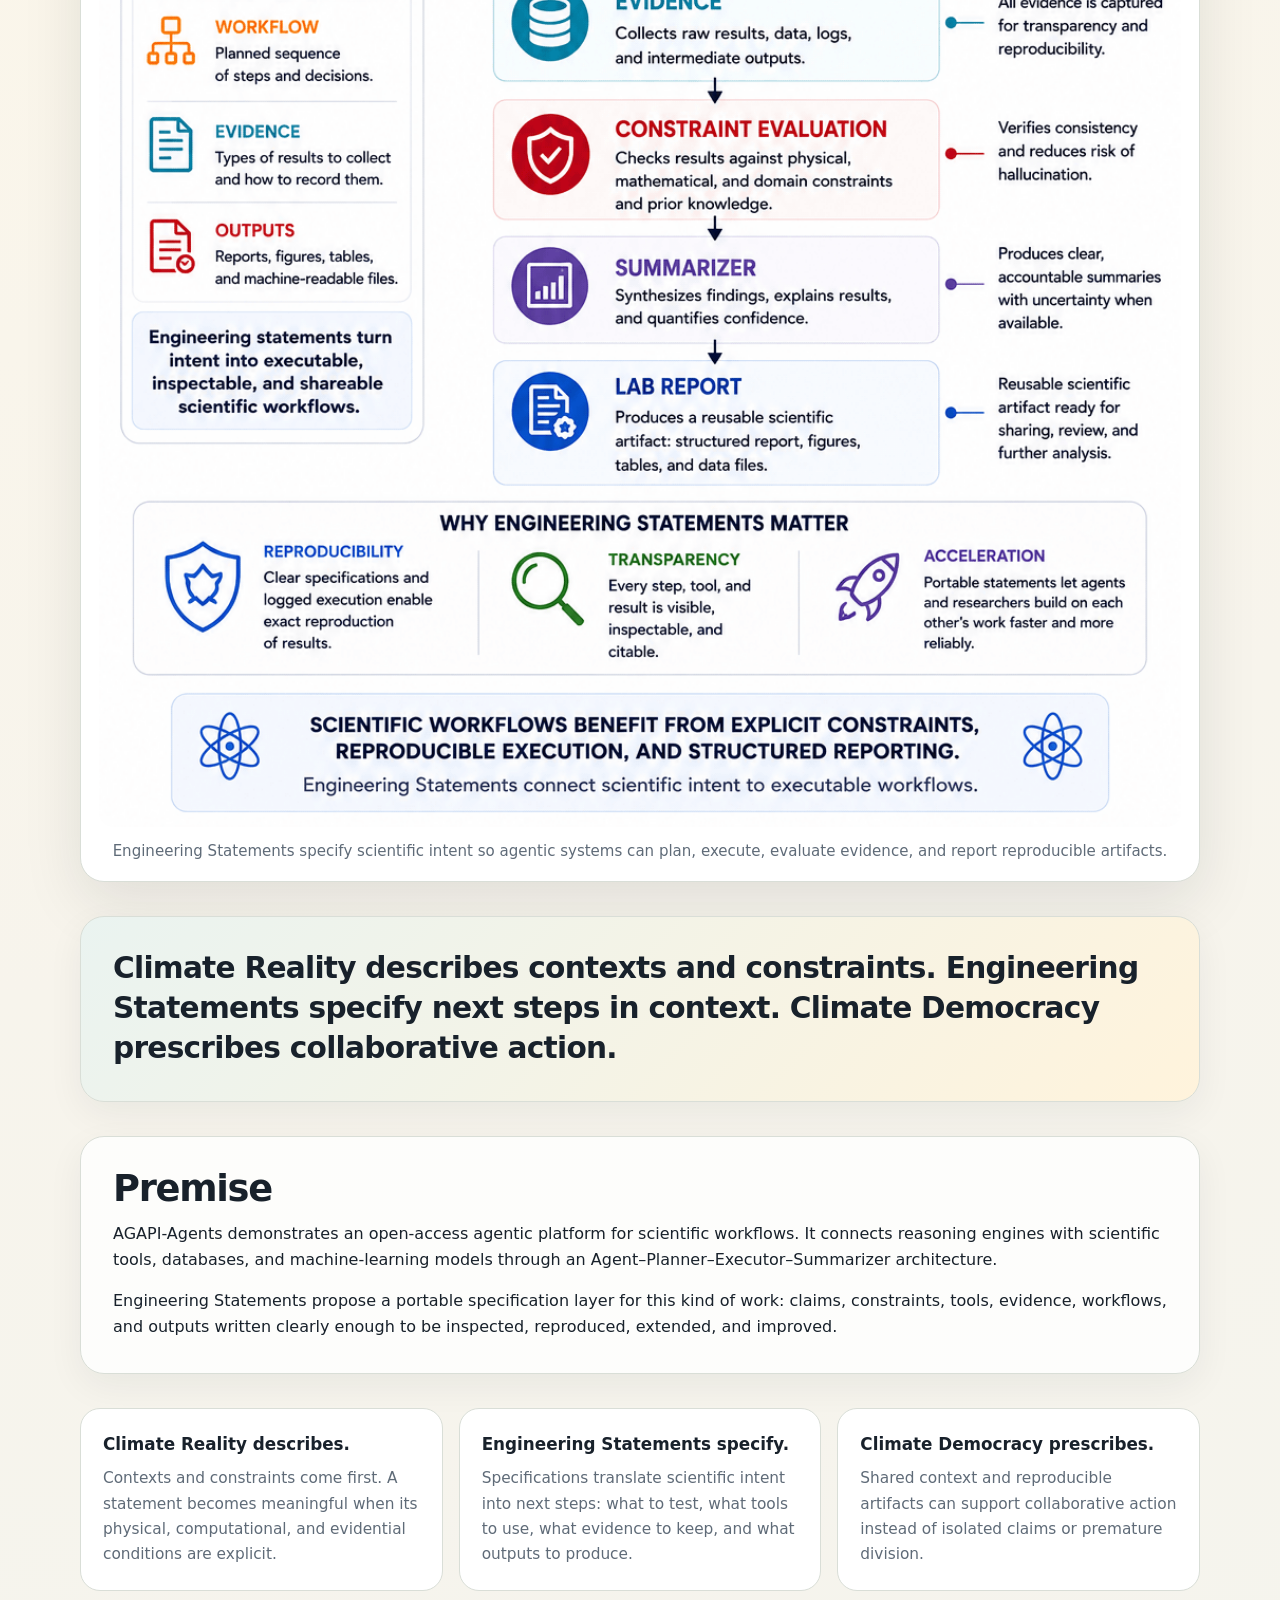
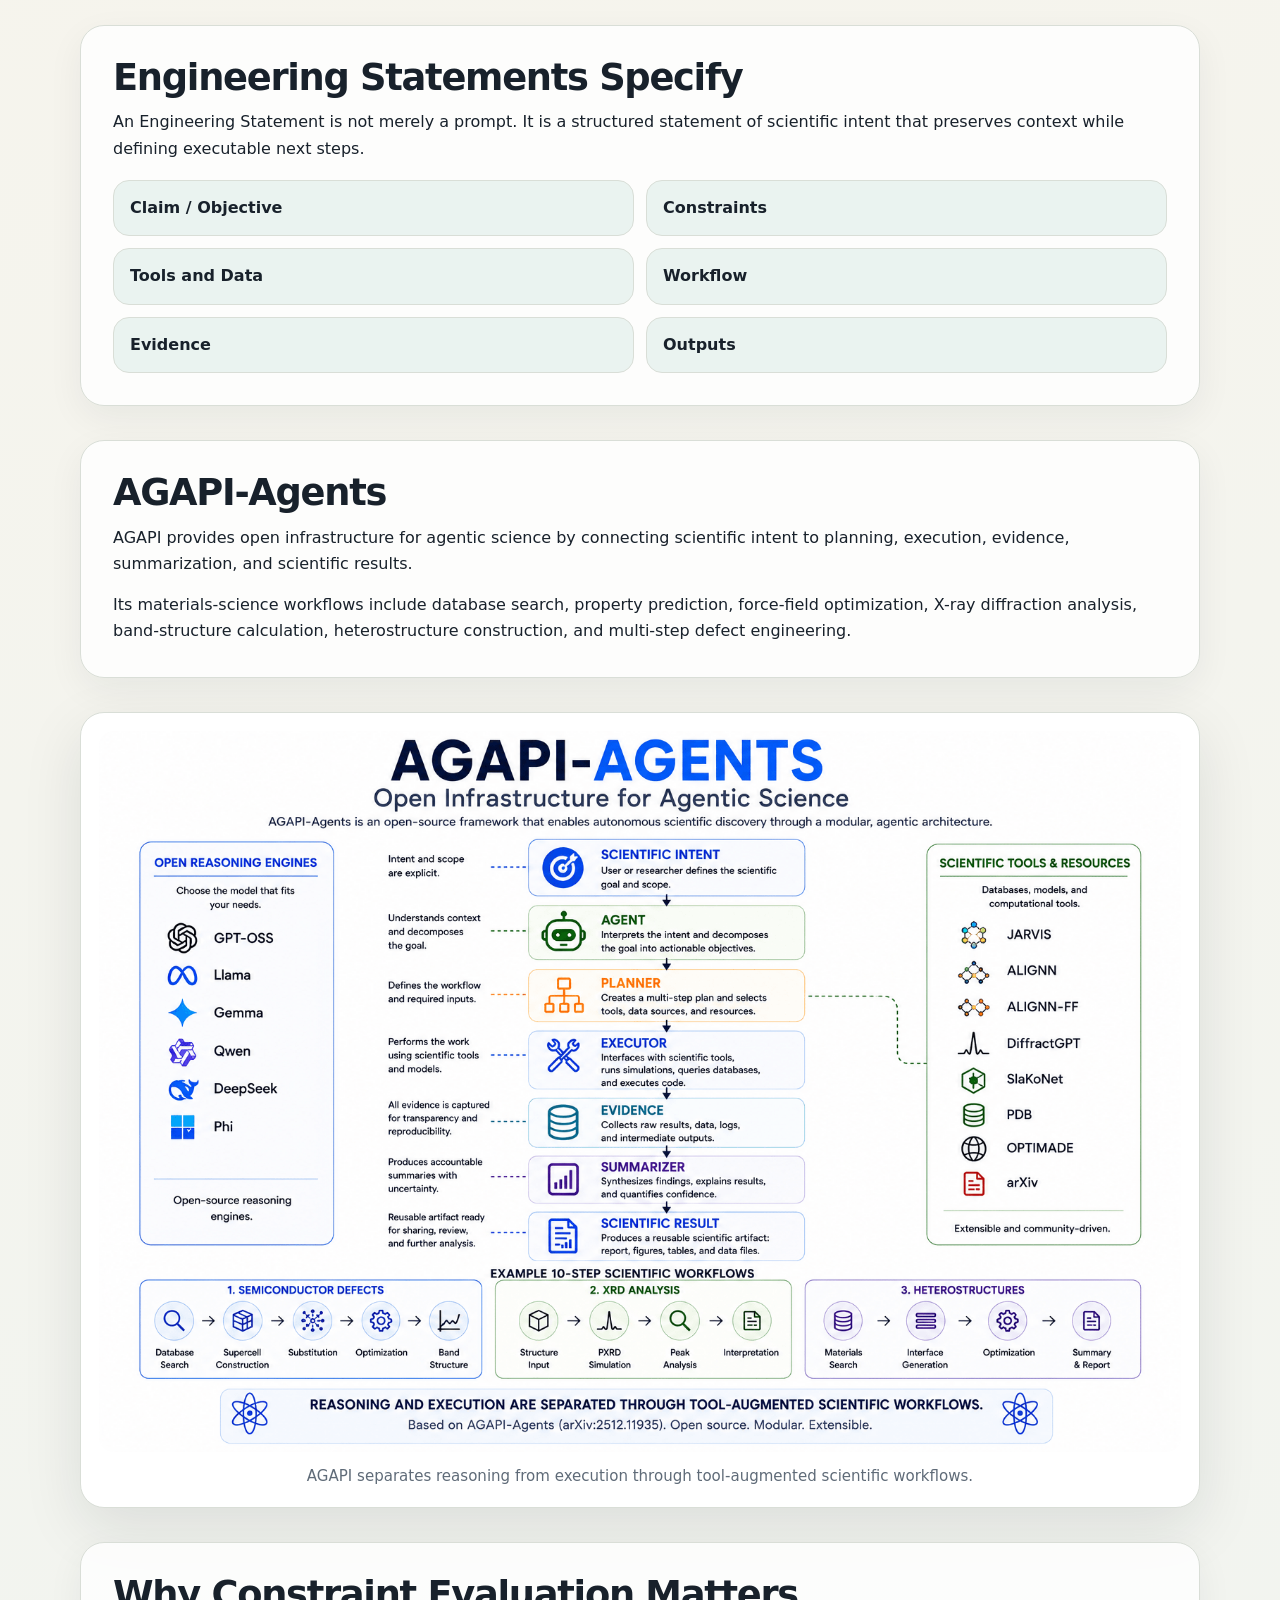
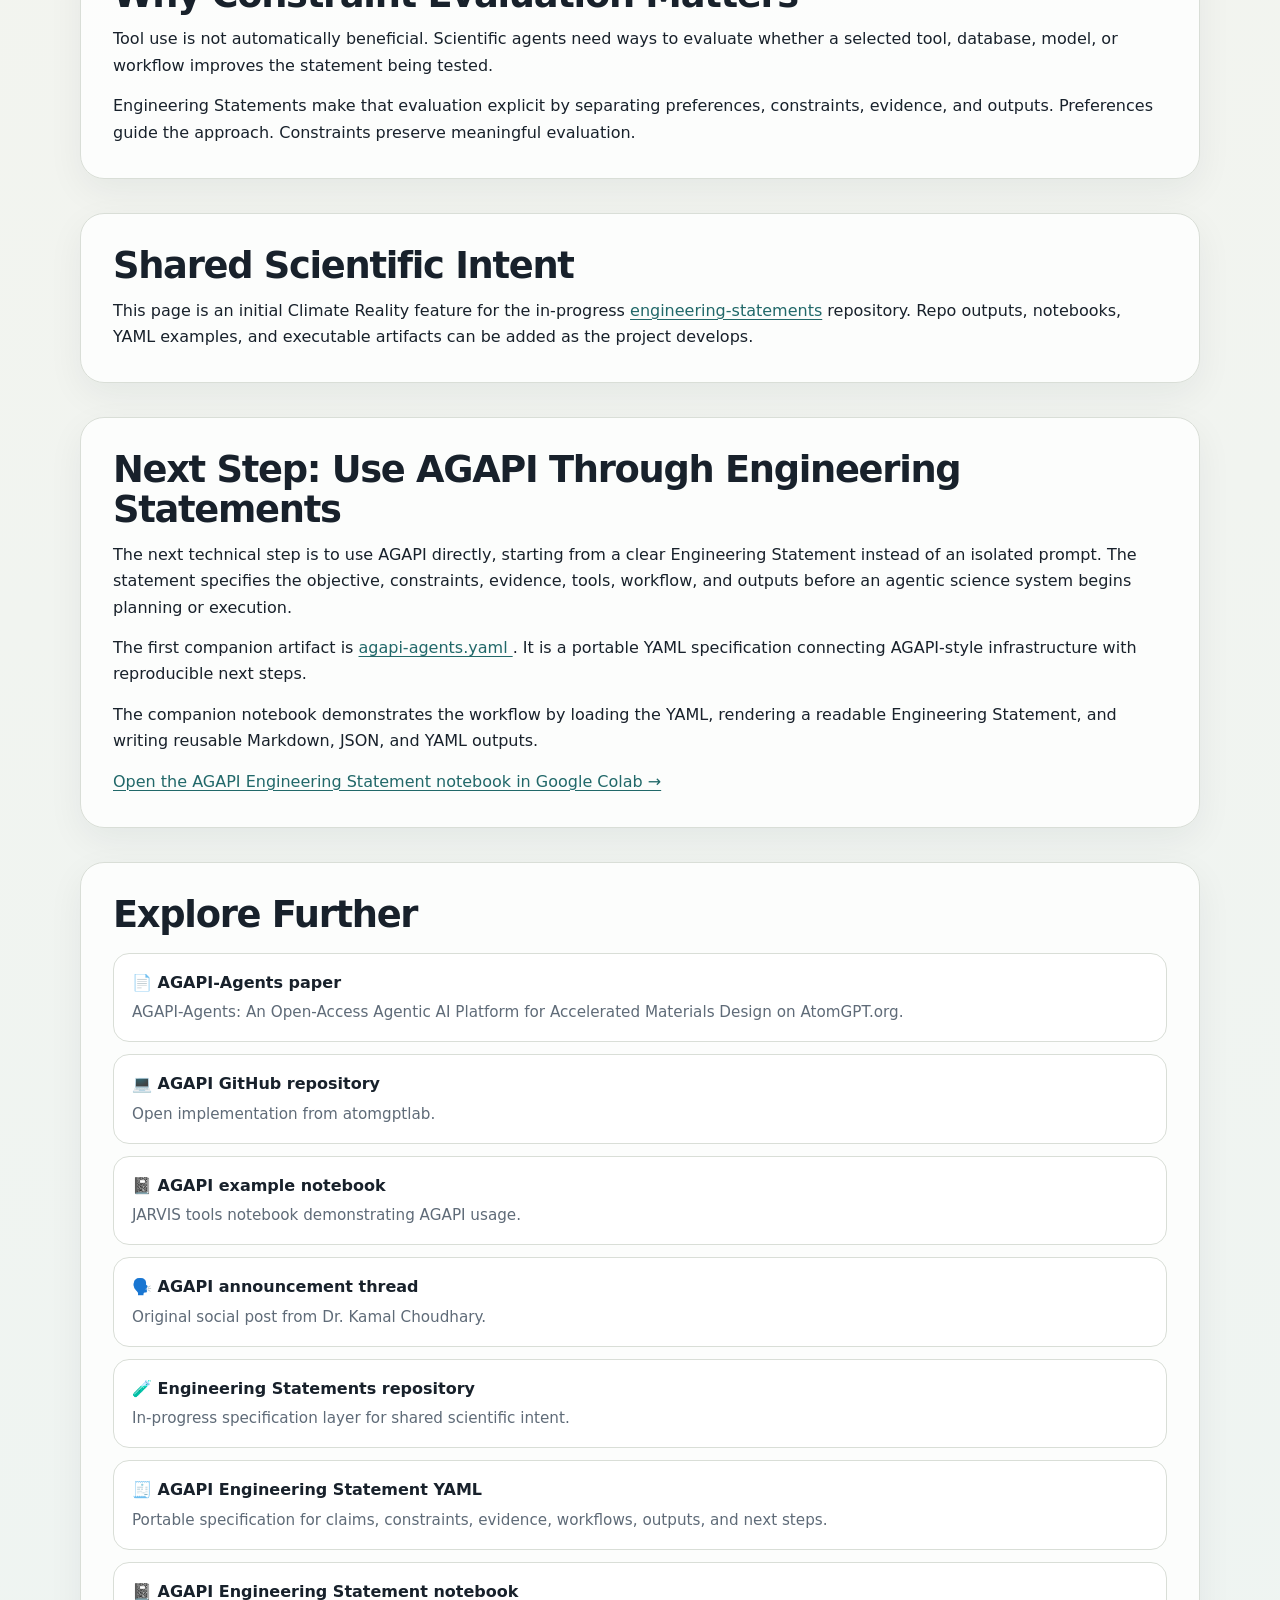
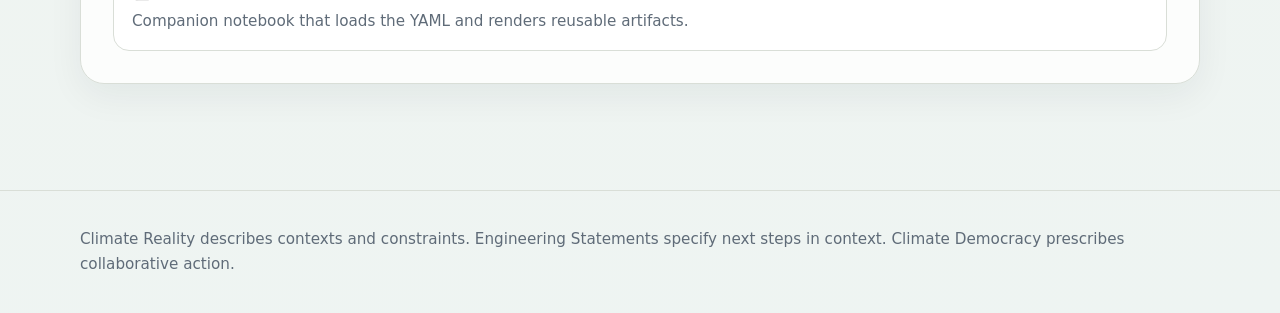
==== commit 1c56333f: "Update index.html" ====
--- a/site/statements/index.html
+++ b/site/statements/index.html
@@ -292,6 +292,7 @@
         <a href="https://github.com/atomgptlab/agapi">💻 AGAPI GitHub</a>
         <a href="https://github.com/atomgptlab/jarvis-tools-notebooks/blob/master/jarvis-tools-notebooks/agapi_example.ipynb">📓 Notebook</a>
         <a href="https://x.com/dr_k_choudhary/status/2000781758027968981">🗣️ Announcement</a>
+        <a href="https://x.com/grok/status/2065667102011236779">👟 Next steps</a>
         <a href="https://github.com/thinkthoughts/engineering-statements">🧪 Engineering Statements</a>
       </div>
     </section>
